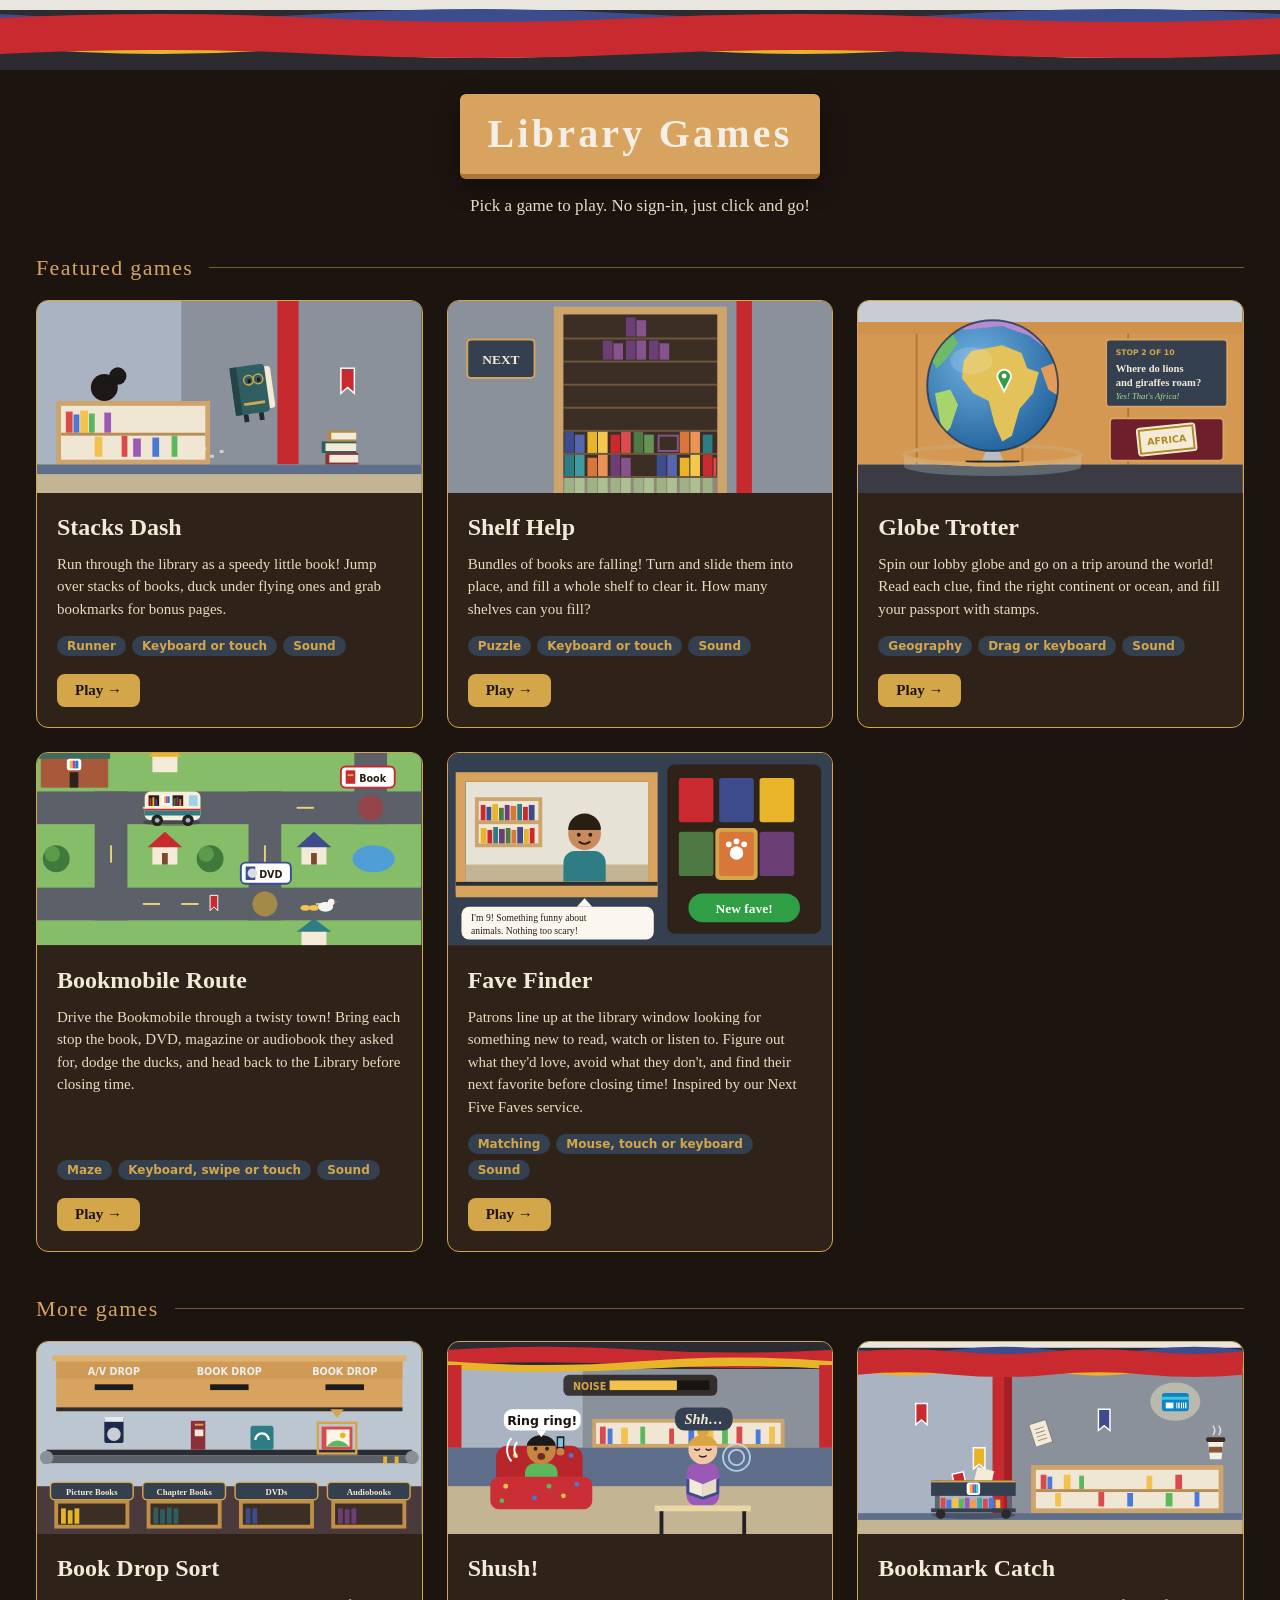
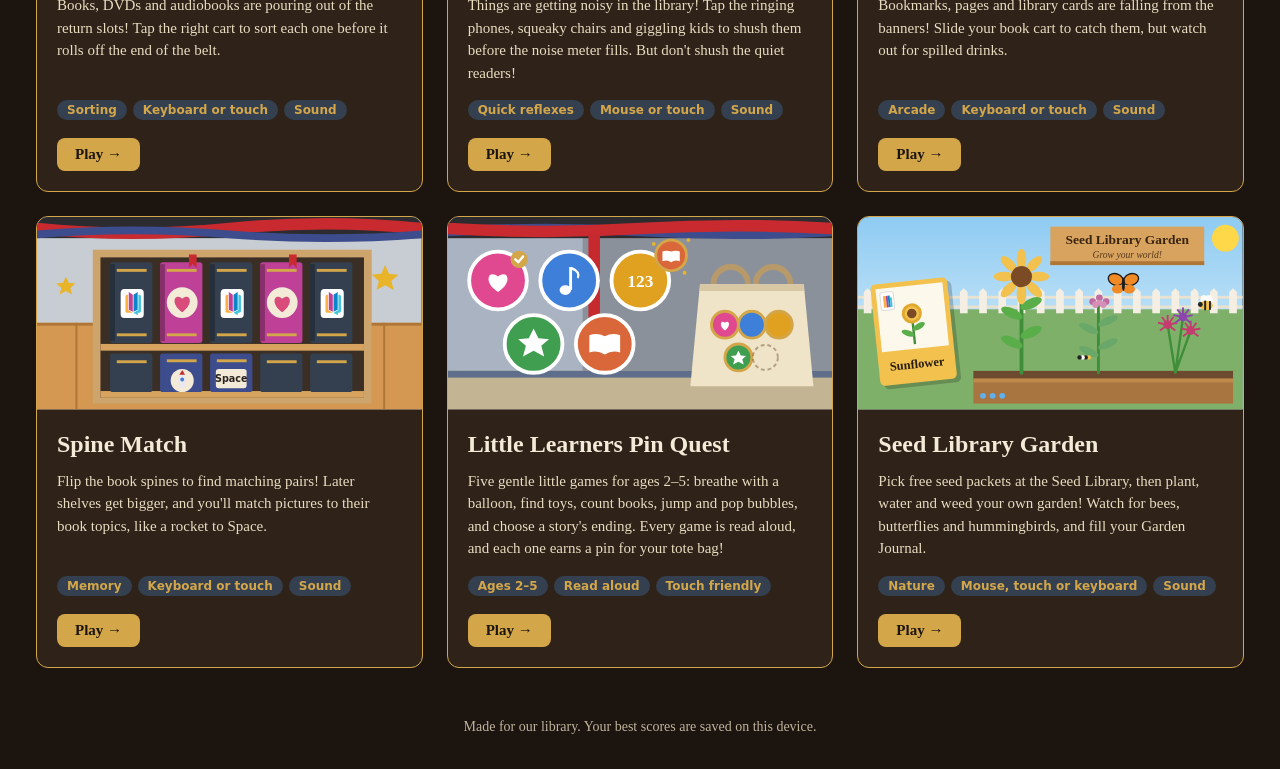
==== index.html @ fcc97fbe "Fix the player's full screen button; drop links from solo game pages Browsers refuse to make a <dial" ====
<!DOCTYPE html>
<html lang="en">
<head>
  <meta charset="UTF-8" />
  <meta name="viewport" content="width=device-width, initial-scale=1.0" />
  <title>Library Games</title>
  <link rel="stylesheet" href="index.css" />
</head>
<body>
  <svg class="banners" viewBox="0 0 900 70" preserveAspectRatio="none" aria-hidden="true">
    <rect width="900" height="70" fill="#2b2b30" />
    <rect width="900" height="10" fill="#e9e6df" />
    <path d="M0 42 Q112 30 225 42 T450 42 T675 42 T900 42 V52 Q787 64 675 52 T450 52 T225 52 T0 52 Z" fill="#f1f0ec" />
    <path d="M0 34 Q112 50 225 34 T450 34 T675 34 T900 34 V46 Q787 30 675 46 T450 46 T225 46 T0 46 Z" fill="#e8b52a" />
    <path d="M0 14 Q112 24 225 14 T450 14 T675 14 T900 14 V40 Q787 30 675 40 T450 40 T225 40 T0 40 Z" fill="#3d4c8c" />
    <path d="M0 18 Q112 10 225 18 T450 18 T675 18 T900 18 V54 Q787 62 675 54 T450 54 T225 54 T0 54 Z" fill="#c92a2f" />
  </svg>

  <header>
    <h1 class="sign">Library Games</h1>
    <p>Pick a game to play. No sign-in, just click and go!</p>
  </header>

  <main>
    <section class="group" aria-labelledby="featured">
      <h2 class="group-title" id="featured">Featured games</h2>
      <div class="grid">
      <a class="game" href="game.html?g=runner">
        <!-- Stacks Dash preview: the book hero leaping over a book stack -->
        <svg viewBox="0 0 400 200" role="img" aria-label="A little book character jumping over a stack of books">
          <rect width="400" height="200" fill="#8b919a" />
          <rect width="150" height="170" fill="#aab3c1" />
          <rect x="250" width="22" height="170" fill="#c62a2f" />
          <rect x="20" y="104" width="160" height="66" fill="#cda46c" />
          <rect x="25" y="109" width="150" height="56" fill="#efe6d4" />
          <g fill="#d94b4b"><rect x="30" y="115" width="7" height="22" /><rect x="88" y="140" width="6" height="22" /></g>
          <g fill="#4b79d9"><rect x="38" y="118" width="6" height="19" /><rect x="120" y="142" width="7" height="20" /></g>
          <g fill="#f2c14e"><rect x="45" y="114" width="8" height="23" /><rect x="60" y="141" width="8" height="21" /></g>
          <g fill="#5cb85c"><rect x="54" y="117" width="6" height="20" /><rect x="140" y="140" width="6" height="22" /></g>
          <g fill="#9b59b6"><rect x="70" y="116" width="7" height="21" /><rect x="100" y="143" width="8" height="19" /></g>
          <rect x="25" y="137" width="150" height="3" fill="#b88e55" />
          <circle cx="70" cy="90" r="14" fill="#1c1817" /><circle cx="84" cy="78" r="9" fill="#1c1817" />
          <rect y="170" width="400" height="30" fill="#c3b493" />
          <rect y="170" width="400" height="10" fill="#5e6e8b" />
          <!-- book stack -->
          <rect x="300" y="158" width="34" height="12" fill="#8c2f39" /><rect x="304" y="160" width="30" height="8" fill="#f3ead7" />
          <rect x="296" y="146" width="36" height="12" fill="#2f5d62" /><rect x="300" y="148" width="32" height="8" fill="#f3ead7" />
          <rect x="302" y="135" width="30" height="11" fill="#b5893b" /><rect x="306" y="137" width="26" height="7" fill="#f3ead7" />
          <!-- bookmark -->
          <path d="M316 70 h14 v26 l-7 -6 l-7 6 z" fill="#c92a2f" stroke="#fff" stroke-width="1.5" />
          <!-- hero mid-jump -->
          <g transform="translate(200 70) rotate(-8)">
            <rect x="4" y="3" width="38" height="44" rx="3" fill="#f3ead7" />
            <rect width="36" height="50" rx="4" fill="#2f5d62" />
            <rect width="7" height="50" fill="#234548" />
            <rect x="10" y="38" width="22" height="3" fill="#d4a64a" />
            <circle cx="18" cy="15" r="5" fill="none" stroke="#d4a64a" stroke-width="1.5" />
            <circle cx="28" cy="15" r="5" fill="none" stroke="#d4a64a" stroke-width="1.5" />
            <rect x="17" y="14" width="3" height="4" fill="#1a1a1a" /><rect x="27" y="14" width="3" height="4" fill="#1a1a1a" />
            <rect x="8" y="50" width="5" height="8" fill="#1e2b2c" /><rect x="24" y="50" width="5" height="8" fill="#1e2b2c" />
          </g>
          <g fill="#f3ead7" opacity="0.7"><rect x="180" y="160" width="4" height="3" /><rect x="190" y="155" width="4" height="3" /><rect x="172" y="152" width="4" height="3" /></g>
        </svg>
        <div class="info">
          <h3>Stacks Dash</h3>
          <p>Run through the library as a speedy little book! Jump over stacks of books, duck under flying ones and grab bookmarks for bonus pages.</p>
          <div class="tags"><span>Runner</span><span>Keyboard or touch</span><span>Sound</span></div>
          <span class="play">Play →</span>
        </div>
      </a>

      <a class="game" href="game.html?g=books">
        <!-- Shelf Help preview: a bookcase filling up with colorful book bundles -->
        <svg viewBox="0 0 400 200" role="img" aria-label="A bookcase filling up with falling bundles of colorful books">
          <rect width="400" height="200" fill="#8b919a" />
          <rect x="110" y="6" width="180" height="194" fill="#cda46c" />
          <rect x="120" y="14" width="160" height="186" fill="#3a2e25" />
          <g fill="rgba(205,164,108,0.35)">
            <rect x="120" y="38" width="160" height="2" /><rect x="120" y="62" width="160" height="2" /><rect x="120" y="86" width="160" height="2" />
            <rect x="120" y="110" width="160" height="2" /><rect x="120" y="134" width="160" height="2" /><rect x="120" y="158" width="160" height="2" />
            <rect x="120" y="182" width="160" height="2" />
          </g>
          <!-- falling T piece (purple) -->
          <g fill="#6b3e75"><rect x="185" y="17" width="10" height="20" /><rect x="161" y="41" width="10" height="20" /><rect x="185" y="41" width="10" height="20" /><rect x="209" y="41" width="10" height="20" /></g>
          <g fill="#87538f"><rect x="196" y="20" width="10" height="17" /><rect x="172" y="44" width="10" height="17" /><rect x="196" y="41" width="10" height="20" /><rect x="220" y="44" width="10" height="17" /></g>
          <!-- stacked rows -->
          <g id="row">
            <rect x="121" y="136" width="10" height="22" fill="#3d4c8c" /><rect x="132" y="139" width="10" height="19" fill="#5466b0" />
            <rect x="145" y="136" width="10" height="22" fill="#e8b52a" /><rect x="156" y="136" width="10" height="22" fill="#f2c94e" />
            <rect x="169" y="139" width="10" height="19" fill="#c92a2f" /><rect x="180" y="136" width="10" height="22" fill="#de4a4e" />
            <rect x="193" y="136" width="10" height="22" fill="#4f7942" /><rect x="204" y="139" width="10" height="19" fill="#669456" />
            <rect x="241" y="136" width="10" height="22" fill="#d9773a" /><rect x="252" y="136" width="10" height="22" fill="#ea9257" />
            <rect x="265" y="139" width="10" height="19" fill="#2f7d84" />
          </g>
          <g>
            <rect x="121" y="160" width="10" height="22" fill="#2f7d84" /><rect x="132" y="160" width="10" height="22" fill="#3f9aa2" />
            <rect x="145" y="163" width="10" height="19" fill="#d9773a" /><rect x="156" y="160" width="10" height="22" fill="#ea9257" />
            <rect x="169" y="160" width="10" height="22" fill="#6b3e75" /><rect x="180" y="163" width="10" height="19" fill="#87538f" />
            <rect x="217" y="160" width="10" height="22" fill="#3d4c8c" /><rect x="228" y="160" width="10" height="22" fill="#5466b0" />
            <rect x="241" y="163" width="10" height="19" fill="#e8b52a" /><rect x="252" y="160" width="10" height="22" fill="#f2c94e" />
            <rect x="265" y="160" width="10" height="22" fill="#c92a2f" /><rect x="276" y="163" width="3" height="19" fill="#de4a4e" />
          </g>
          <rect x="121" y="184" width="158" height="16" fill="#3a2e25" />
          <g fill="#4f7942"><rect x="121" y="184" width="10" height="16" /><rect x="145" y="184" width="10" height="16" /><rect x="169" y="184" width="10" height="16" /><rect x="193" y="184" width="10" height="16" /><rect x="217" y="184" width="10" height="16" /><rect x="241" y="184" width="10" height="16" /><rect x="265" y="184" width="10" height="16" /></g>
          <g fill="#669456"><rect x="132" y="184" width="10" height="16" /><rect x="156" y="184" width="10" height="16" /><rect x="180" y="184" width="10" height="16" /><rect x="204" y="184" width="10" height="16" /><rect x="228" y="184" width="10" height="16" /><rect x="252" y="184" width="10" height="16" /></g>
          <!-- "Shelved!" flash on the full bottom row -->
          <rect x="120" y="184" width="160" height="16" fill="rgba(255,246,220,0.45)" />
          <!-- ghost landing outline -->
          <g fill="none" stroke="#87538f" stroke-width="2"><rect x="219" y="140" width="20" height="16" /></g>
          <!-- side columns -->
          <rect x="300" width="16" height="200" fill="#c62a2f" />
          <rect x="20" y="40" width="70" height="40" rx="4" fill="#34404f" stroke="#d7a35e" stroke-width="2" />
          <text x="55" y="66" text-anchor="middle" font-family="Georgia, serif" font-weight="bold" font-size="14" fill="#f3ead7">NEXT</text>
        </svg>
        <div class="info">
          <h3>Shelf Help</h3>
          <p>Bundles of books are falling! Turn and slide them into place, and fill a whole shelf to clear it. How many shelves can you fill?</p>
          <div class="tags"><span>Puzzle</span><span>Keyboard or touch</span><span>Sound</span></div>
          <span class="play">Play →</span>
        </div>
      </a>

      <a class="game" href="game.html?g=globe">
        <!-- Globe Trotter preview: the lobby globe with a pin, a clue card and a passport stamp -->
        <svg viewBox="0 0 400 200" role="img" aria-label="The library lobby globe with a map pin on Africa, next to a clue card and a passport stamp">
          <defs>
            <radialGradient id="gt-sea" cx="0.38" cy="0.32" r="0.75">
              <stop offset="0" stop-color="#6fb0e0" />
              <stop offset="1" stop-color="#1f5f99" />
            </radialGradient>
            <clipPath id="gt-clip"><circle cx="140" cy="88" r="68" /></clipPath>
          </defs>
          <rect width="400" height="200" fill="#c8cdd4" />
          <rect y="22" width="400" height="148" fill="#d49853" />
          <rect y="22" width="400" height="12" fill="#cf914b" />
          <g fill="#b07636"><rect x="60" y="34" width="2" height="136" /><rect x="170" y="34" width="2" height="136" /><rect x="280" y="34" width="2" height="136" /></g>
          <rect y="170" width="400" height="30" fill="#3b3c43" />
          <!-- back rail, pedestal -->
          <ellipse cx="140" cy="160" rx="92" ry="10" fill="none" stroke="#cfa265" stroke-width="4" />
          <path d="M128 168 L134 154 H146 L152 168 Z" fill="#b9bec4" />
          <rect x="112" y="166" width="56" height="5" fill="#222" />
          <!-- globe -->
          <circle cx="140" cy="88" r="68" fill="url(#gt-sea)" />
          <g clip-path="url(#gt-clip)">
            <path d="M110 30 L150 26 L178 36 L196 50 L210 40 L210 20 L100 20 Z" fill="#b48ad0" />
            <path d="M118 52 L150 46 L170 54 L176 70 L188 74 L182 96 L168 112 L160 140 L150 146 L142 128 L136 104 L120 96 L108 80 L110 62 Z" fill="#e3c25a" />
            <path d="M72 40 L96 30 L104 44 L92 60 L82 70 L74 58 Z" fill="#6dbb6a" />
            <path d="M80 96 L96 92 L104 108 L96 132 L88 140 L84 118 Z" fill="#a9d36b" />
            <path d="M190 70 L210 62 L210 100 L198 92 Z" fill="#e39b5a" />
          </g>
          <circle cx="140" cy="88" r="68" fill="none" stroke="rgba(15,40,70,0.7)" stroke-width="2" />
          <ellipse cx="118" cy="62" rx="22" ry="14" fill="rgba(255,255,255,0.15)" />
          <!-- pin on Africa -->
          <path d="M152 94 l-6 -12 a7 7 0 1 1 12 0 z" fill="#2f9e44" stroke="#fff" stroke-width="2" />
          <circle cx="152" cy="78" r="2.5" fill="#fff" />
          <!-- front rail and glass -->
          <path d="M48 160 A92 10 0 0 0 232 160 L232 172 A92 10 0 0 1 48 172 Z" fill="rgba(200,230,240,0.25)" />
          <path d="M48 160 A92 10 0 0 0 232 160" fill="none" stroke="#d6a868" stroke-width="4" />
          <!-- clue card -->
          <rect x="258" y="40" width="126" height="70" rx="4" fill="#34404f" stroke="#d7a35e" stroke-width="2" />
          <text x="268" y="56" font-family="system-ui, sans-serif" font-weight="bold" font-size="8" fill="#d4a64a">STOP 2 OF 10</text>
          <text x="268" y="74" font-family="Georgia, serif" font-weight="bold" font-size="11" fill="#f3ead7">Where do lions</text>
          <text x="268" y="88" font-family="Georgia, serif" font-weight="bold" font-size="11" fill="#f3ead7">and giraffes roam?</text>
          <text x="268" y="102" font-family="Georgia, serif" font-style="italic" font-size="9" fill="#a6e08f">Yes! That's Africa!</text>
          <!-- passport stamp -->
          <rect x="262" y="122" width="118" height="44" rx="4" fill="#6e1f2b" stroke="#d7a35e" stroke-width="2" />
          <g transform="rotate(-6 321 144)">
            <rect x="290" y="129" width="62" height="30" rx="4" fill="#f3ead7" />
            <rect x="293" y="132" width="56" height="24" fill="none" stroke="#b08a1f" stroke-width="2" />
            <text x="321" y="148" text-anchor="middle" font-family="system-ui, sans-serif" font-weight="bold" font-size="10" fill="#b08a1f">AFRICA</text>
          </g>
        </svg>
        <div class="info">
          <h3>Globe Trotter</h3>
          <p>Spin our lobby globe and go on a trip around the world! Read each clue, find the right continent or ocean, and fill your passport with stamps.</p>
          <div class="tags"><span>Geography</span><span>Drag or keyboard</span><span>Sound</span></div>
          <span class="play">Play →</span>
        </div>
      </a>

      <a class="game" href="game.html?g=bookmobile">
        <!-- Bookmobile Route preview: the Bookmobile driving a town maze toward stops asking for items -->
        <svg viewBox="0 0 400 200" role="img" aria-label="The Bookmobile driving through a maze of town streets toward stops that want a book and a DVD">
          <defs>
            <clipPath id="bm-clip"><rect width="400" height="200" /></clipPath>
          </defs>
          <g clip-path="url(#bm-clip)">
            <rect width="400" height="200" fill="#86bd68" />
            <!-- streets -->
            <g fill="#5c6068">
              <rect x="0" y="40" width="400" height="34" />
              <rect x="0" y="140" width="400" height="34" />
              <rect x="60" y="40" width="34" height="134" />
              <rect x="220" y="40" width="34" height="134" />
              <rect x="330" y="0" width="34" height="74" />
            </g>
            <g fill="#e8d27a">
              <rect x="110" y="56" width="18" height="2" /><rect x="150" y="56" width="18" height="2" /><rect x="270" y="56" width="18" height="2" />
              <rect x="110" y="156" width="18" height="2" /><rect x="150" y="156" width="18" height="2" /><rect x="290" y="156" width="18" height="2" />
              <rect x="76" y="96" width="2" height="18" /><rect x="236" y="96" width="2" height="18" />
            </g>
            <!-- houses and trees on the blocks -->
            <g>
              <rect x="120" y="96" width="26" height="20" fill="#f3ead7" /><path d="M115 98 L133 82 L151 98 Z" fill="#c92a2f" /><rect x="130" y="104" width="6" height="12" fill="#7a4a2a" />
              <rect x="275" y="96" width="26" height="20" fill="#f3ead7" /><path d="M270 98 L288 82 L306 98 Z" fill="#3d4c8c" /><rect x="285" y="104" width="6" height="12" fill="#7a4a2a" />
              <circle cx="180" cy="110" r="14" fill="#3f7a3a" /><circle cx="176" cy="105" r="8" fill="#5c9a4c" />
              <circle cx="20" cy="110" r="14" fill="#3f7a3a" /><circle cx="16" cy="105" r="8" fill="#5c9a4c" />
              <ellipse cx="350" cy="110" rx="22" ry="14" fill="#4f9fd6" />
              <rect x="120" y="0" width="26" height="20" fill="#f3ead7" /><path d="M115 4 L133 -10 L151 4 Z" fill="#e8b52a" />
              <rect x="275" y="184" width="26" height="16" fill="#f3ead7" /><path d="M270 186 L288 172 L306 186 Z" fill="#2f7d84" />
            </g>
            <!-- library -->
            <rect x="4" y="2" width="70" height="34" fill="#a8593a" />
            <rect x="2" y="0" width="74" height="6" fill="#3d6b5f" />
            <rect x="34" y="20" width="9" height="16" fill="#2b211d" />
            <rect x="31" y="6" width="15" height="12" rx="3" fill="#fff" />
            <rect x="34" y="8" width="3" height="8" fill="#fbaf45" /><rect x="37" y="8" width="3" height="8" fill="#bf4097" /><rect x="40" y="8" width="3" height="8" fill="#0d84c7" />
            <!-- traffic cones -->
            <rect x="222" y="118" width="30" height="5" fill="#f2f2f2" /><rect x="226" y="118" width="6" height="5" fill="#e07b39" /><rect x="240" y="118" width="6" height="5" fill="#e07b39" />
            <!-- stops with speech bubbles -->
            <circle cx="237" cy="157" r="13" fill="#e8b52a" opacity="0.5" />
            <rect x="212" y="114" width="52" height="22" rx="5" fill="#fff" stroke="#3d4c8c" stroke-width="2" />
            <rect x="217" y="118" width="10" height="14" fill="#3d4c8c" /><circle cx="224" cy="125" r="5" fill="#d9dde3" />
            <text x="231" y="130" font-family="system-ui, sans-serif" font-weight="bold" font-size="10" fill="#2a1d12">DVD</text>
            <circle cx="347" cy="57" r="13" fill="#c92a2f" opacity="0.5" />
            <rect x="316" y="14" width="56" height="22" rx="5" fill="#fff" stroke="#c92a2f" stroke-width="2" />
            <rect x="321" y="18" width="10" height="14" fill="#c92a2f" /><rect x="323" y="22" width="6" height="2" fill="#d4a64a" />
            <text x="335" y="30" font-family="system-ui, sans-serif" font-weight="bold" font-size="10" fill="#2a1d12">Book</text>
            <!-- bookmark on the road -->
            <path d="M180 148 h8 v16 l-4 -4 l-4 4 z" fill="#c92a2f" stroke="#fff" stroke-width="1" />
            <!-- ducks -->
            <ellipse cx="300" cy="160" rx="8" ry="5" fill="#f4f4f0" /><circle cx="306" cy="155" r="3.5" fill="#f4f4f0" /><path d="M309 154 l4 1 l-4 1 z" fill="#e8743a" />
            <ellipse cx="288" cy="161" rx="5" ry="3" fill="#f2c14e" /><ellipse cx="279" cy="161" rx="5" ry="3" fill="#f2c14e" />
            <!-- the Bookmobile -->
            <ellipse cx="140" cy="72" rx="30" ry="4" fill="rgba(0,0,0,0.25)" />
            <rect x="112" y="40" width="58" height="30" rx="6" fill="#f6efdc" />
            <rect x="158" y="44" width="9" height="11" fill="#9fd0ea" />
            <rect x="112" y="58" width="58" height="2" fill="#c92a2f" />
            <rect x="112" y="60" width="58" height="5" fill="#2f7d84" />
            <rect x="116" y="44" width="11" height="11" fill="#2a1d14" />
            <rect x="117" y="47" width="2" height="8" fill="#c92a2f" /><rect x="120" y="46" width="2" height="9" fill="#e8b52a" /><rect x="123" y="48" width="2" height="7" fill="#3d4c8c" />
            <rect x="141" y="44" width="11" height="11" fill="#2a1d14" />
            <rect x="142" y="47" width="2" height="8" fill="#4f7942" /><rect x="145" y="46" width="2" height="9" fill="#6b3e75" /><rect x="148" y="48" width="2" height="7" fill="#e07b39" />
            <rect x="130" y="43" width="9" height="11" rx="2" fill="#fff" />
            <rect x="132" y="45" width="2" height="7" fill="#fbaf45" /><rect x="134" y="45" width="2" height="7" fill="#bf4097" /><rect x="136" y="45" width="2" height="7" fill="#0d84c7" />
            <circle cx="125" cy="70" r="6" fill="#222" /><circle cx="157" cy="70" r="6" fill="#222" />
            <circle cx="125" cy="70" r="2.5" fill="#aab0b6" /><circle cx="157" cy="70" r="2.5" fill="#aab0b6" />
          </g>
        </svg>
        <div class="info">
          <h3>Bookmobile Route</h3>
          <p>Drive the Bookmobile through a twisty town! Bring each stop the book, DVD, magazine or audiobook they asked for, dodge the ducks, and head back to the Library before closing time.</p>
          <div class="tags"><span>Maze</span><span>Keyboard, swipe or touch</span><span>Sound</span></div>
          <span class="play">Play →</span>
        </div>
      </a>

      <a class="game" href="game.html?g=faves">
        <!-- Fave Finder preview: a patron at the library window with a request, and the pick that becomes a new fave -->
        <svg viewBox="0 0 400 200" role="img" aria-label="A patron at the library service window asking for a book, next to shelves of covers and a New fave! badge">
          <defs>
            <clipPath id="ff-win"><rect x="18" y="30" width="190" height="104" /></clipPath>
          </defs>
          <rect width="400" height="200" fill="#34404f" />
          <!-- window with the lobby behind -->
          <g clip-path="url(#ff-win)">
            <rect x="18" y="30" width="190" height="104" fill="#e7e2d6" />
            <rect x="28" y="46" width="70" height="52" fill="#cda46c" />
            <rect x="32" y="50" width="62" height="20" fill="#efe6d4" />
            <rect x="32" y="74" width="62" height="20" fill="#efe6d4" />
            <g><rect x="34" y="54" width="5" height="16" fill="#c92a2f" /><rect x="40" y="56" width="5" height="14" fill="#3d4c8c" /><rect x="46" y="53" width="6" height="17" fill="#e8b52a" /><rect x="53" y="57" width="5" height="13" fill="#4f7942" /><rect x="59" y="54" width="5" height="16" fill="#6b3e75" /><rect x="65" y="55" width="6" height="15" fill="#d9773a" /><rect x="72" y="53" width="5" height="17" fill="#2f7d84" /><rect x="78" y="56" width="5" height="14" fill="#c92a2f" /><rect x="84" y="54" width="6" height="16" fill="#3d4c8c" /></g>
            <g><rect x="34" y="78" width="6" height="16" fill="#e8b52a" /><rect x="41" y="80" width="5" height="14" fill="#c92a2f" /><rect x="47" y="77" width="5" height="17" fill="#2f7d84" /><rect x="53" y="79" width="6" height="15" fill="#6b3e75" /><rect x="60" y="78" width="5" height="16" fill="#4f7942" /><rect x="66" y="80" width="5" height="14" fill="#d9773a" /><rect x="72" y="77" width="6" height="17" fill="#3d4c8c" /><rect x="79" y="79" width="5" height="15" fill="#e8b52a" /><rect x="85" y="78" width="5" height="16" fill="#c92a2f" /></g>
            <rect x="18" y="116" width="190" height="18" fill="#c3b493" />
            <!-- patron -->
            <rect x="120" y="102" width="44" height="50" rx="12" fill="#2f7d84" />
            <circle cx="142" cy="84" r="17" fill="#c98a5e" />
            <path d="M125 80 A17 17 0 0 1 159 80 Z" fill="#2a1d12" />
            <circle cx="136" cy="85" r="2" fill="#2a1d12" /><circle cx="148" cy="85" r="2" fill="#2a1d12" />
            <path d="M136 92 Q142 97 148 92" fill="none" stroke="#2a1d12" stroke-width="2" />
          </g>
          <rect x="13" y="25" width="200" height="114" fill="none" stroke="#d7a35e" stroke-width="10" />
          <rect x="8" y="134" width="210" height="16" fill="#d7a35e" />
          <rect x="8" y="134" width="210" height="4" fill="#2b2d31" />
          <!-- request bubble -->
          <rect x="14" y="160" width="200" height="34" rx="8" fill="#fbf7ee" />
          <path d="M134 160 L142 151 L150 160 Z" fill="#fbf7ee" />
          <text x="24" y="175" font-family="Georgia, serif" font-size="10" fill="#2a1d12">I&#39;m 9! Something funny about</text>
          <text x="24" y="188" font-family="Georgia, serif" font-size="10" fill="#2a1d12">animals. Nothing too scary!</text>
          <!-- shelves of covers -->
          <rect x="228" y="12" width="160" height="176" rx="8" fill="#2e2219" />
          <g>
            <rect x="240" y="26" width="36" height="46" rx="3" fill="#c92a2f" /><rect x="282" y="26" width="36" height="46" rx="3" fill="#3d4c8c" /><rect x="324" y="26" width="36" height="46" rx="3" fill="#e8b52a" />
            <rect x="240" y="82" width="36" height="46" rx="3" fill="#4f7942" /><rect x="324" y="82" width="36" height="46" rx="3" fill="#6b3e75" />
          </g>
          <!-- the chosen book, glowing -->
          <rect x="278" y="78" width="44" height="54" rx="5" fill="#d4a64a" />
          <rect x="282" y="82" width="36" height="46" rx="3" fill="#d9773a" />
          <circle cx="300" cy="104" r="7" fill="#fff" /><circle cx="292" cy="95" r="3" fill="#fff" /><circle cx="300" cy="92" r="3" fill="#fff" /><circle cx="308" cy="95" r="3" fill="#fff" />
          <!-- New fave! badge -->
          <rect x="250" y="146" width="116" height="30" rx="15" fill="#2f9e44" />
          <text x="308" y="166" text-anchor="middle" font-family="Georgia, serif" font-weight="bold" font-size="14" fill="#fff">New fave!</text>
        </svg>
        <div class="info">
          <h3>Fave Finder</h3>
          <p>Patrons line up at the library window looking for something new to read, watch or listen to. Figure out what they&#39;d love, avoid what they don&#39;t, and find their next favorite before closing time! Inspired by our Next Five Faves service.</p>
          <div class="tags"><span>Matching</span><span>Mouse, touch or keyboard</span><span>Sound</span></div>
          <span class="play">Play →</span>
        </div>
      </a>
      </div>
    </section>

    <section class="group" aria-labelledby="more">
      <h2 class="group-title" id="more">More games</h2>
      <div class="grid">
      <a class="game" href="game.html?g=sort">
        <!-- Book Drop Sort preview: items riding a conveyor from the return cabinet toward labeled carts -->
        <svg viewBox="0 0 400 200" role="img" aria-label="Returned books and DVDs riding a conveyor belt from the book drop toward labeled book carts">
          <rect width="400" height="200" fill="#bcc6d1" />
          <!-- return cabinet -->
          <rect x="16" y="14" width="368" height="6" fill="#e3b06a" />
          <rect x="20" y="20" width="360" height="52" fill="#d7a35e" />
          <rect x="20" y="21" width="360" height="17" fill="#cf9a55" />
          <text x="80" y="34" text-anchor="middle" font-family="system-ui, sans-serif" font-weight="bold" font-size="10" fill="#eceef0">A/V DROP</text>
          <text x="200" y="34" text-anchor="middle" font-family="system-ui, sans-serif" font-weight="bold" font-size="10" fill="#eceef0">BOOK DROP</text>
          <text x="320" y="34" text-anchor="middle" font-family="system-ui, sans-serif" font-weight="bold" font-size="10" fill="#eceef0">BOOK DROP</text>
          <g fill="#1c1c1c"><rect x="60" y="44" width="40" height="6" /><rect x="180" y="44" width="40" height="6" /><rect x="300" y="44" width="40" height="6" /></g>
          <rect x="20" y="68" width="360" height="4" fill="#2a2c30" />
          <!-- conveyor -->
          <rect x="10" y="112" width="380" height="6" fill="#2a2c31" />
          <rect x="6" y="118" width="388" height="8" fill="#5b6068" />
          <circle cx="10" cy="120" r="7" fill="#8a9098" /><circle cx="390" cy="120" r="7" fill="#8a9098" />
          <g fill="#e8b52a"><rect x="360" y="119" width="4" height="7" /><rect x="372" y="119" width="4" height="7" /></g>
          <!-- DVD dropping from the A/V slot -->
          <rect x="70" y="78" width="20" height="27" rx="2" fill="#1d2a4a" />
          <rect x="70" y="78" width="20" height="5" fill="#e8e8ef" />
          <circle cx="80" cy="96" r="7" fill="#c9ced6" />
          <!-- chapter book on the belt -->
          <rect x="160" y="82" width="15" height="30" fill="#8c2f39" />
          <rect x="164" y="85" width="9" height="2" fill="#d4a64a" /><rect x="164" y="91" width="9" height="7" fill="#f3ead7" />
          <!-- audiobook on the belt -->
          <rect x="222" y="87" width="24" height="25" rx="3" fill="#2f7d84" />
          <path d="M227 102 a7 7 0 0 1 14 0" fill="none" stroke="#fff" stroke-width="2.5" />
          <!-- picture book at the front, with the gold "sort me" arrow -->
          <rect x="296" y="88" width="32" height="24" fill="#d94b4b" />
          <rect x="301" y="91" width="24" height="18" fill="#fbf6e9" />
          <circle cx="318" cy="97" r="3" fill="#e8b52a" />
          <path d="M301 109 Q312 96 325 109 Z" fill="#5cb85c" />
          <rect x="292" y="84" width="40" height="32" fill="none" stroke="#d4a64a" stroke-width="2.5" />
          <path d="M305 70 h14 l-7 9 z" fill="#d4a64a" />
          <!-- floor and carts -->
          <rect y="150" width="400" height="50" fill="#4a3a3b" />
          <g>
            <rect x="14" y="146" width="86" height="18" rx="4" fill="#34404f" stroke="#d4a64a" stroke-width="1.5" />
            <text x="57" y="159" text-anchor="middle" font-family="Georgia, serif" font-weight="bold" font-size="9" fill="#f3ead7">Picture Books</text>
            <rect x="18" y="164" width="78" height="30" fill="#c08f48" /><rect x="22" y="168" width="70" height="22" fill="#3a2e25" />
            <g fill="#e8b52a"><rect x="25" y="173" width="5" height="16" /><rect x="32" y="175" width="5" height="14" /><rect x="39" y="173" width="5" height="16" /></g>
          </g>
          <g>
            <rect x="110" y="146" width="86" height="18" rx="4" fill="#34404f" stroke="#d4a64a" stroke-width="1.5" />
            <text x="153" y="159" text-anchor="middle" font-family="Georgia, serif" font-weight="bold" font-size="9" fill="#f3ead7">Chapter Books</text>
            <rect x="114" y="164" width="78" height="30" fill="#c08f48" /><rect x="118" y="168" width="70" height="22" fill="#3a2e25" />
            <g fill="#2f5d62"><rect x="121" y="172" width="5" height="17" /><rect x="128" y="174" width="5" height="15" /><rect x="135" y="172" width="5" height="17" /><rect x="142" y="173" width="5" height="16" /></g>
          </g>
          <g>
            <rect x="206" y="146" width="86" height="18" rx="4" fill="#34404f" stroke="#d4a64a" stroke-width="1.5" />
            <text x="249" y="159" text-anchor="middle" font-family="Georgia, serif" font-weight="bold" font-size="9" fill="#f3ead7">DVDs</text>
            <rect x="210" y="164" width="78" height="30" fill="#c08f48" /><rect x="214" y="168" width="70" height="22" fill="#3a2e25" />
            <g fill="#3d4c8c"><rect x="217" y="173" width="5" height="16" /><rect x="224" y="173" width="5" height="16" /></g>
          </g>
          <g>
            <rect x="302" y="146" width="86" height="18" rx="4" fill="#34404f" stroke="#d4a64a" stroke-width="1.5" />
            <text x="345" y="159" text-anchor="middle" font-family="Georgia, serif" font-weight="bold" font-size="9" fill="#f3ead7">Audiobooks</text>
            <rect x="306" y="164" width="78" height="30" fill="#c08f48" /><rect x="310" y="168" width="70" height="22" fill="#3a2e25" />
            <g fill="#6b3e75"><rect x="313" y="173" width="5" height="16" /><rect x="320" y="174" width="5" height="15" /><rect x="327" y="173" width="5" height="16" /></g>
          </g>
        </svg>
        <div class="info">
          <h3>Book Drop Sort</h3>
          <p>Books, DVDs and audiobooks are pouring out of the return slots! Tap the right cart to sort each one before it rolls off the end of the belt.</p>
          <div class="tags"><span>Sorting</span><span>Keyboard or touch</span><span>Sound</span></div>
          <span class="play">Play →</span>
        </div>
      </a>

      <a class="game" href="game.html?g=shush">
        <!-- Shush! preview: a patron with a ringing phone, a calm reader, and the noise meter -->
        <svg viewBox="0 0 400 200" role="img" aria-label="Library patrons in the children's area: one has a ringing phone, another reads quietly after being shushed, under a noise meter">
          <rect width="400" height="200" fill="#8b919a" />
          <rect width="140" height="110" fill="#aab3c1" />
          <rect width="400" height="28" fill="#2b2b30" />
          <path d="M0 8 Q100 2 200 8 T400 8 V24 Q300 30 200 24 T0 24 Z" fill="#c92a2f" />
          <path d="M0 20 Q100 28 200 20 T400 20 V28 Q300 22 200 28 T0 28 Z" fill="#e8b52a" />
          <rect x="0" y="24" width="14" height="86" fill="#c62a2f" />
          <rect x="386" y="24" width="14" height="86" fill="#c62a2f" />
          <!-- low shelf along the wall -->
          <rect x="150" y="80" width="200" height="30" fill="#cda46c" />
          <rect x="154" y="84" width="192" height="22" fill="#efe6d4" />
          <g fill="#d94b4b"><rect x="158" y="88" width="6" height="18" /><rect x="230" y="90" width="5" height="16" /><rect x="300" y="88" width="6" height="18" /></g>
          <g fill="#4b79d9"><rect x="166" y="90" width="5" height="16" /><rect x="250" y="88" width="6" height="18" /><rect x="320" y="91" width="5" height="15" /></g>
          <g fill="#f2c14e"><rect x="180" y="89" width="7" height="17" /><rect x="270" y="90" width="6" height="16" /><rect x="334" y="88" width="6" height="18" /></g>
          <g fill="#5cb85c"><rect x="200" y="88" width="5" height="18" /><rect x="285" y="89" width="6" height="17" /></g>
          <!-- floor -->
          <rect y="110" width="400" height="40" fill="#5e6e8b" />
          <rect y="150" width="400" height="50" fill="#c3b493" />
          <!-- noise meter -->
          <rect x="120" y="34" width="160" height="22" rx="6" fill="rgba(20,14,10,0.75)" />
          <text x="130" y="50" font-family="system-ui, sans-serif" font-weight="bold" font-size="10" fill="#d4a64a">NOISE</text>
          <rect x="168" y="40" width="104" height="10" fill="#1a1410" />
          <rect x="168" y="40" width="70" height="10" fill="#f2c14e" />
        
          <!-- noisy patron with a ringing phone, in a polka-dot armchair -->
          <rect x="50" y="108" width="90" height="62" rx="12" fill="#b8262c" />
          <rect x="80" y="126" width="34" height="44" rx="10" fill="#5cb85c" />
          <circle cx="97" cy="112" r="15" fill="#c68642" />
          <path d="M82 108 A15 11 0 0 1 112 108 Z" fill="#1a1a1a" />
          <circle cx="91" cy="111" r="2" fill="#2a1d16" /><circle cx="103" cy="111" r="2" fill="#2a1d16" />
          <ellipse cx="97" cy="119" rx="4" ry="3.5" fill="#6a2a2a" />
          <rect x="113" y="98" width="8" height="14" fill="#222" /><rect x="114.5" y="100" width="5" height="9" fill="#7fc4e8" />
          <circle cx="117" cy="114" r="4" fill="#c68642" />
          <rect x="44" y="140" width="106" height="34" rx="9" fill="#c92f35" />
          <g fill="#f2c14e"><circle cx="60" cy="150" r="2.5" /><circle cx="120" cy="160" r="2.5" /><circle cx="70" cy="118" r="2.5" /></g>
          <g fill="#4b79d9"><circle cx="90" cy="162" r="2.5" /><circle cx="134" cy="148" r="2.5" /><circle cx="128" cy="118" r="2.5" /></g>
          <g fill="#5cb85c"><circle cx="105" cy="150" r="2.5" /><circle cx="56" cy="165" r="2.5" /></g>
          <rect x="58" y="70" width="80" height="22" rx="9" fill="#fff" />
          <path d="M92 92 h10 l-5 7 z" fill="#fff" />
          <text x="98" y="86" text-anchor="middle" font-family="system-ui, sans-serif" font-weight="bold" font-size="13" fill="#1c140f">Ring ring!</text>
          <g fill="none" stroke="#fff" stroke-width="2"><path d="M72 104 a12 12 0 0 0 0 16" /><path d="M66 100 a18 18 0 0 0 0 24" /></g>
        
          <!-- calm reader after a shush -->
          <rect x="248" y="126" width="34" height="44" rx="10" fill="#9b59b6" />
          <circle cx="265" cy="112" r="15" fill="#f1c7a5" />
          <path d="M250 108 A15 11 0 0 1 280 108 Z" fill="#d9a441" />
          <circle cx="265" cy="93" r="6" fill="#d9a441" />
          <path d="M256 111 q3 3 6 0 M268 111 q3 3 6 0 M261 118 q4 3 8 0" fill="none" stroke="#2a1d16" stroke-width="1.5" />
          <path d="M265 150 L248 142 L248 158 L265 164 L282 158 L282 142 Z" fill="#3d4c8c" />
          <path d="M265 148 L251 142 L251 156 L265 161 Z" fill="#f3ead7" />
          <path d="M265 148 L279 142 L279 156 L265 161 Z" fill="#e6dcc5" />
          <rect x="215" y="170" width="100" height="6" fill="#e9d7a8" />
          <rect x="220" y="176" width="4" height="24" fill="#222" /><rect x="306" y="176" width="4" height="24" fill="#222" />
          <rect x="236" y="68" width="60" height="24" rx="10" fill="#34404f" />
          <text x="266" y="85" text-anchor="middle" font-family="Georgia, serif" font-style="italic" font-weight="bold" font-size="15" fill="#f3ead7">Shh…</text>
          <!-- tap ripple -->
          <g fill="none" stroke="#bfe3ff" stroke-width="2" opacity="0.8"><circle cx="300" cy="120" r="8" /><circle cx="300" cy="120" r="14" /></g>
        </svg>
        <div class="info">
          <h3>Shush!</h3>
          <p>Things are getting noisy in the library! Tap the ringing phones, squeaky chairs and giggling kids to shush them before the noise meter fills. But don&#39;t shush the quiet readers!</p>
          <div class="tags"><span>Quick reflexes</span><span>Mouse or touch</span><span>Sound</span></div>
          <span class="play">Play →</span>
        </div>
      </a>

      <a class="game" href="game.html?g=catch">
        <!-- Bookmark Catch preview: items drifting down from the banners into a navy book cart -->
        <svg viewBox="0 0 400 200" role="img" aria-label="Bookmarks, a page and a library card falling from colorful ceiling banners into a book cart, with a coffee cup to dodge">
          <rect width="400" height="200" fill="#8b919a" />
          <rect width="140" height="200" fill="#aab3c1" />
          <rect x="140" y="30" width="20" height="148" fill="#c62a2f" />
          <rect x="152" y="30" width="8" height="148" fill="#a31f24" />
          <!-- low bookcase -->
          <rect x="180" y="128" width="200" height="50" fill="#cda46c" />
          <rect x="185" y="133" width="190" height="40" fill="#efe6d4" />
          <g fill="#d94b4b"><rect x="190" y="138" width="6" height="15" /><rect x="250" y="156" width="6" height="15" /><rect x="330" y="138" width="7" height="15" /></g>
          <g fill="#4b79d9"><rect x="197" y="140" width="5" height="13" /><rect x="280" y="157" width="6" height="14" /><rect x="350" y="156" width="5" height="15" /></g>
          <g fill="#f2c14e"><rect x="214" y="138" width="7" height="15" /><rect x="300" y="139" width="6" height="14" /><rect x="205" y="157" width="6" height="14" /></g>
          <g fill="#5cb85c"><rect x="230" y="139" width="5" height="14" /><rect x="320" y="157" width="7" height="14" /></g>
          <rect x="185" y="153" width="190" height="3" fill="#b88e55" />
          <!-- carpet -->
          <rect y="178" width="400" height="22" fill="#c3b493" />
          <rect y="178" width="400" height="7" fill="#5e6e8b" />
          <!-- falling items -->
          <path d="M60 64 h12 v22 l-6 -5 l-6 5 z" fill="#c92a2f" stroke="#fff" stroke-width="1.5" />
          <path d="M250 70 h12 v22 l-6 -5 l-6 5 z" fill="#3d4c8c" stroke="#fff" stroke-width="1.5" />
          <path d="M120 110 h12 v22 l-6 -5 l-6 5 z" fill="#e8b52a" stroke="#fff" stroke-width="1.5" />
          <g transform="translate(190 95) rotate(-18)">
            <rect x="-9" y="-12" width="18" height="24" fill="#f3ead7" stroke="rgba(0,0,0,0.25)" />
            <g fill="#9a8f7c"><rect x="-5" y="-6" width="10" height="1" /><rect x="-5" y="-2" width="10" height="1" /><rect x="-5" y="2" width="10" height="1" /><rect x="-5" y="6" width="10" height="1" /></g>
          </g>
          <ellipse cx="330" cy="62" rx="26" ry="20" fill="rgba(255,246,200,0.4)" />
          <rect x="316" y="53" width="28" height="19" rx="3" fill="#0d84c7" />
          <rect x="316" y="57" width="28" height="3" fill="#42c4dc" />
          <rect x="320" y="63" width="8" height="6" fill="#fff" />
          <g fill="#fff"><rect x="331" y="63" width="1" height="6" /><rect x="333" y="63" width="1.5" height="6" /><rect x="336" y="63" width="1" height="6" /><rect x="338" y="63" width="1" height="6" /><rect x="340" y="63" width="1.5" height="6" /></g>
          <!-- coffee to dodge -->
          <g transform="translate(372 110)">
            <path d="M-8 -7 H8 L6 12 H-6 Z" fill="#f2efe9" />
            <rect x="-7" y="-1" width="14" height="6" fill="#8a5a36" />
            <rect x="-10" y="-11" width="20" height="5" rx="2" fill="#3b2a20" />
            <path d="M-3 -13 q4 -5 0 -10 M3 -13 q4 -5 0 -10" fill="none" stroke="rgba(255,255,255,0.7)" stroke-width="1.5" />
          </g>
          <!-- banners (in front, items drift out from behind them) -->
          <rect width="400" height="30" fill="#2b2b30" />
          <rect width="400" height="6" fill="#e9e6df" />
          <path d="M0 26 Q50 18 100 26 T200 26 T300 26 T400 26 V32 Q350 40 300 32 T200 32 T100 32 T0 32 Z" fill="#f1f0ec" />
          <path d="M0 22 Q50 32 100 22 T200 22 T300 22 T400 22 V30 Q350 20 300 30 T200 30 T100 30 T0 30 Z" fill="#e8b52a" />
          <path d="M0 8 Q50 14 100 8 T200 8 T300 8 T400 8 V26 Q350 20 300 26 T200 26 T100 26 T0 26 Z" fill="#3d4c8c" />
          <path d="M0 10 Q50 5 100 10 T200 10 T300 10 T400 10 V34 Q350 39 300 34 T200 34 T100 34 T0 34 Z" fill="#c92a2f" />
          <!-- book cart -->
          <ellipse cx="120" cy="180" rx="44" ry="4" fill="rgba(0,0,0,0.25)" />
          <path d="M100 136 h12 v22 l-6 -5 l-6 5 z" fill="#c92a2f" stroke="#fff" stroke-width="1.5" transform="rotate(-12 106 147)" />
          <rect x="122" y="132" width="18" height="16" fill="#f3ead7" transform="rotate(14 131 140)" />
          <rect x="80" y="144" width="5" height="32" fill="#5d6670" />
          <rect x="155" y="144" width="5" height="32" fill="#5d6670" />
          <rect x="76" y="144" width="88" height="16" fill="#34404f" />
          <rect x="76" y="144" width="88" height="2" fill="#d4a64a" />
          <rect x="113" y="146" width="14" height="13" rx="3" fill="#fff" />
          <rect x="116" y="148" width="3" height="9" fill="#fbaf45" /><rect x="119" y="148" width="2" height="9" fill="#bf4097" /><rect x="121" y="148" width="2" height="9" fill="#0d84c7" /><rect x="123" y="148" width="2" height="9" fill="#42c4dc" />
          <g fill="#d94b4b"><rect x="86" y="162" width="5" height="11" /></g><g fill="#4b79d9"><rect x="92" y="164" width="5" height="9" /></g>
          <g fill="#f2c14e"><rect x="98" y="162" width="6" height="11" /></g><g fill="#5cb85c"><rect x="105" y="163" width="5" height="10" /></g>
          <g fill="#9b59b6"><rect x="111" y="162" width="5" height="11" /></g><g fill="#f39c4a"><rect x="117" y="164" width="6" height="9" /></g>
          <g fill="#3aa6a6"><rect x="124" y="162" width="5" height="11" /></g><g fill="#d94b4b"><rect x="130" y="163" width="5" height="10" /></g>
          <g fill="#4b79d9"><rect x="136" y="162" width="6" height="11" /></g><g fill="#f2c14e"><rect x="143" y="164" width="5" height="9" /></g>
          <rect x="76" y="173" width="88" height="4" fill="#34404f" />
          <circle cx="86" cy="179" r="5" fill="#2a2a2a" /><circle cx="154" cy="179" r="5" fill="#2a2a2a" />
        </svg>
        <div class="info">
          <h3>Bookmark Catch</h3>
          <p>Bookmarks, pages and library cards are falling from the banners! Slide your book cart to catch them, but watch out for spilled drinks.</p>
          <div class="tags"><span>Arcade</span><span>Keyboard or touch</span><span>Sound</span></div>
          <span class="play">Play →</span>
        </div>
      </a>

      <a class="game" href="game.html?g=match">
        <!-- Spine Match preview: book spines on a shelf, some face down with the library logo, two matched pairs -->
        <svg viewBox="0 0 400 200" role="img" aria-label="Book spines on a library shelf, some showing the library logo and some flipped to reveal matching pictures">
          <defs>
            <!-- library logo icon (from logo-icon.svg), 122 x 182 units -->
            <g id="pm-logo">
              <path fill="#42c4dc" d="M100.76 21.76h7.32s13 0 13 13v113.57s0 13-13 13H96.57v20.46l-34.41-20.53 38.6-19.85z"/>
              <path fill="#0d84c7" d="M62.97 21.76v133.33l32.39-16.53V0L62.97 21.76z"/>
              <path fill="#fbaf45" d="M58 161.26l-37.56-19.85V21.76H13s-13 0-13 13v113.57s0 13 13 13z"/>
              <path fill="#bf4097" d="M57.16 155.09l-31.31-16.53V0l31.31 21.75v133.34z"/>
            </g>
            <!-- face-down spine: navy binding, gold bands, logo badge -->
            <g id="pm-back">
              <rect width="44" height="84" rx="3" fill="#34404f" />
              <rect y="2" width="5" height="80" fill="#26303c" />
              <rect x="7" y="7" width="31" height="3" fill="#d4a64a" />
              <rect x="7" y="74" width="31" height="3" fill="#d4a64a" />
              <rect x="11" y="28" width="24" height="30" rx="4" fill="#ffffff" />
              <use href="#pm-logo" transform="translate(16 31) scale(0.133)" />
            </g>
          </defs>
          <!-- lobby wall, maple paneling, banners -->
          <rect width="400" height="200" fill="#c8cdd4" />
          <rect y="110" width="400" height="90" fill="#d49853" />
          <g fill="#b07636"><rect y="110" width="400" height="3" /><rect x="40" y="110" width="2" height="90" /><rect x="360" y="110" width="2" height="90" /></g>
          <rect width="400" height="22" fill="#2b2b30" />
          <path d="M0 6 Q100 16 200 6 T400 6 V18 Q300 8 200 18 T0 18 Z" fill="#c92a2f" />
          <path d="M0 14 Q100 6 200 14 T400 14 V22 Q300 30 200 22 T0 22 Z" fill="#3d4c8c" />
          <!-- bookcase -->
          <rect x="58" y="34" width="290" height="160" fill="#cda46c" />
          <rect x="66" y="42" width="274" height="146" fill="#3a2e25" />
          <rect x="66" y="132" width="274" height="7" fill="#d7a35e" />
          <rect x="66" y="181" width="274" height="7" fill="#d7a35e" />
          <!-- top shelf: back, heart, back, heart (matched), back -->
          <use href="#pm-back" x="76" y="47" />
          <g transform="translate(128 47)">
            <rect width="44" height="84" rx="3" fill="#bf4097" /><rect y="2" width="5" height="80" fill="#86306a" />
            <rect x="7" y="7" width="31" height="3" fill="#d4a64a" /><rect x="7" y="74" width="31" height="3" fill="#d4a64a" />
            <circle cx="23" cy="42" r="16" fill="#f3ead7" />
            <path d="M23 52 C10 43 15 31 23 38 C31 31 36 43 23 52 Z" fill="#d94b7a" />
            <path d="M30 -8 h8 v14 l-4 -4 l-4 4 z" fill="#c92a2f" />
          </g>
          <use href="#pm-back" x="180" y="47" />
          <g transform="translate(232 47)">
            <rect width="44" height="84" rx="3" fill="#bf4097" /><rect y="2" width="5" height="80" fill="#86306a" />
            <rect x="7" y="7" width="31" height="3" fill="#d4a64a" /><rect x="7" y="74" width="31" height="3" fill="#d4a64a" />
            <circle cx="23" cy="42" r="16" fill="#f3ead7" />
            <path d="M23 52 C10 43 15 31 23 38 C31 31 36 43 23 52 Z" fill="#d94b7a" />
            <path d="M30 -8 h8 v14 l-4 -4 l-4 4 z" fill="#c92a2f" />
          </g>
          <use href="#pm-back" x="284" y="47" />
          <!-- bottom shelf (peeking): rocket and its "Space" topic, just flipped -->
          <g transform="translate(76 142)">
            <rect width="44" height="40" rx="3" fill="#34404f" /><rect x="7" y="7" width="31" height="3" fill="#d4a64a" />
          </g>
          <g transform="translate(128 142)">
            <rect width="44" height="40" rx="3" fill="#3d4c8c" /><rect x="7" y="6" width="31" height="3" fill="#d4a64a" />
            <circle cx="23" cy="28" r="12" fill="#f3ead7" />
            <ellipse cx="23" cy="28" rx="4" ry="8" fill="#e8e8ee" /><path d="M20 22 L23 17 L26 22 Z" fill="#c92a2f" /><circle cx="23" cy="27" r="2" fill="#4b79d9" />
          </g>
          <g transform="translate(180 142)">
            <rect width="44" height="40" rx="3" fill="#3d4c8c" /><rect x="7" y="6" width="31" height="3" fill="#d4a64a" />
            <rect x="6" y="16" width="32" height="20" rx="3" fill="#f3ead7" />
            <text x="22" y="30" text-anchor="middle" font-family="system-ui, sans-serif" font-weight="bold" font-size="10" fill="#2a2320">Space</text>
          </g>
          <g transform="translate(232 142)">
            <rect width="44" height="40" rx="3" fill="#34404f" /><rect x="7" y="7" width="31" height="3" fill="#d4a64a" />
          </g>
          <g transform="translate(284 142)">
            <rect width="44" height="40" rx="3" fill="#34404f" /><rect x="7" y="7" width="31" height="3" fill="#d4a64a" />
          </g>
          <!-- stars -->
          <g fill="#e8b52a">
            <path d="M362 50 l4 9 10 1 -7.5 6.5 2.5 9.5 -9 -5 -9 5 2.5 -9.5 -7.5 -6.5 10 -1 z" />
            <path d="M30 62 l3 6.5 7 .7 -5.3 4.6 1.7 6.7 -6.4 -3.5 -6.4 3.5 1.7 -6.7 -5.3 -4.6 7 -.7 z" />
          </g>
        </svg>
        <div class="info">
          <h3>Spine Match</h3>
          <p>Flip the book spines to find matching pairs! Later shelves get bigger, and you&#39;ll match pictures to their book topics, like a rocket to Space.</p>
          <div class="tags"><span>Memory</span><span>Keyboard or touch</span><span>Sound</span></div>
          <span class="play">Play →</span>
        </div>
      </a>

      <a class="game" href="game.html?g=pinquest">
        <!-- Pin Quest preview: big friendly activity circles and a tote bag collecting pins -->
        <svg viewBox="0 0 400 200" role="img" aria-label="Colorful activity circles with a heart, a music note, 123, a star and a book, next to a tote bag holding earned pins">
          <rect width="400" height="200" fill="#8b919a" />
          <rect y="22" width="140" height="138" fill="#aab3c1" />
          <rect width="400" height="22" fill="#2b2b30" />
          <path d="M0 10 Q100 4 200 10 T400 10 V20 Q300 26 200 20 T0 20 Z" fill="#3d4c8c" />
          <path d="M0 6 Q100 12 200 6 T400 6 V18 Q300 12 200 18 T0 18 Z" fill="#c92a2f" />
          <rect x="146" y="18" width="12" height="142" fill="#c62a2f" />
          <rect y="160" width="400" height="40" fill="#c3b493" />
          <rect y="160" width="400" height="7" fill="#5e6e8b" />
          <!-- activity circles -->
          <g stroke="#fff" stroke-width="4">
            <circle cx="52" cy="66" r="30" fill="#e0488f" />
            <circle cx="126" cy="66" r="30" fill="#3d7fd9" />
            <circle cx="200" cy="66" r="30" fill="#e0a020" />
            <circle cx="89" cy="132" r="30" fill="#3f9e4f" />
            <circle cx="163" cy="132" r="30" fill="#d9673a" />
          </g>
          <path d="M52 78 C36 68 42 54 52 62 C62 54 68 68 52 78 Z" fill="#fff" />
          <g fill="#fff">
            <ellipse cx="122" cy="76" rx="6" ry="5" />
            <rect x="126" y="52" width="3" height="24" />
            <path d="M129 52 q10 4 7 12 l-2 -1 q2 -6 -5 -8 z" />
          </g>
          <text x="200" y="73" text-anchor="middle" font-family="Georgia, serif" font-weight="bold" font-size="18" fill="#fff">123</text>
          <path d="M89 116 l5 10 11 1 -8 7 3 11 -11 -6 -11 6 3 -11 -8 -7 11 -1 z" fill="#fff" />
          <path d="M163 124 q-8 -4 -16 -1 v18 q8 -3 16 2 q8 -5 16 -2 v-18 q-8 -3 -16 1 z" fill="#fff" />
          <!-- check mark on an earned activity -->
          <circle cx="74" cy="44" r="9" fill="#d4a64a" />
          <path d="M70 44 l3 3 5 -6" fill="none" stroke="#fff" stroke-width="2.5" stroke-linecap="round" stroke-linejoin="round" />
          <!-- tote bag with pins -->
          <g fill="none" stroke="#b89a6a" stroke-width="6">
            <path d="M276 70 a18 18 0 0 1 36 0" />
            <path d="M320 70 a18 18 0 0 1 36 0" />
          </g>
          <path d="M262 70 H370 L380 176 H252 Z" fill="#efe3c8" />
          <rect x="262" y="70" width="108" height="7" fill="#d8c7a3" />
          <g stroke="#d4a64a" stroke-width="3">
            <circle cx="288" cy="112" r="14" fill="#e0488f" />
            <circle cx="316" cy="112" r="14" fill="#3d7fd9" />
            <circle cx="344" cy="112" r="14" fill="#e0a020" />
            <circle cx="302" cy="146" r="14" fill="#3f9e4f" />
          </g>
          <circle cx="330" cy="146" r="13" fill="none" stroke="rgba(120,95,60,0.5)" stroke-width="2" stroke-dasharray="4 3" />
          <path d="M288 118 C281 113 284 106 288 110 C292 106 295 113 288 118 Z" fill="#fff" />
          <path d="M302 139 l2.5 5 5.5 .5 -4 3.5 1.5 5.5 -5.5 -3 -5.5 3 1.5 -5.5 -4 -3.5 5.5 -.5 z" fill="#fff" />
          <!-- a falling pin, just earned -->
          <circle cx="232" cy="40" r="16" fill="#d9673a" stroke="#d4a64a" stroke-width="3" />
          <path d="M232 36 q-5 -2 -9 0 v10 q5 -2 9 1 q4 -3 9 -1 v-10 q-4 -2 -9 0 z" fill="#fff" />
          <g fill="#e8b52a"><circle cx="214" cy="28" r="2" /><circle cx="250" cy="24" r="2" /><circle cx="246" cy="58" r="2" /></g>
        </svg>
        <div class="info">
          <h3>Little Learners Pin Quest</h3>
          <p>Five gentle little games for ages 2–5: breathe with a balloon, find toys, count books, jump and pop bubbles, and choose a story&#39;s ending. Every game is read aloud, and each one earns a pin for your tote bag!</p>
          <div class="tags"><span>Ages 2–5</span><span>Read aloud</span><span>Touch friendly</span></div>
          <span class="play">Play →</span>
        </div>
      </a>

      <a class="game" href="game.html?g=garden">
        <!-- Seed Library Garden preview: a seed packet from the Seed Library and a garden bed with a sunflower, milkweed with a monarch, and bee balm with a bee -->
        <svg viewBox="0 0 400 200" role="img" aria-label="A seed packet from the library's Seed Library next to a garden bed with a sunflower, milkweed with a monarch butterfly, and bee balm with a bumblebee">
          <defs>
            <linearGradient id="sg-sky" x1="0" y1="0" x2="0" y2="1">
              <stop offset="0" stop-color="#8fcbf2" />
              <stop offset="1" stop-color="#e3f3fb" />
            </linearGradient>
          </defs>
          <rect width="400" height="200" fill="url(#sg-sky)" />
          <circle cx="382" cy="22" r="14" fill="#ffd84a" />
          <rect y="96" width="400" height="104" fill="#7fb069" />
          <!-- picket fence -->
          <rect y="82" width="400" height="3" fill="#e9e2d0" />
          <rect y="92" width="400" height="3" fill="#e9e2d0" />
          <g fill="#f4efe2">
            <path d="M6 100 V78 L10 74 L14 78 V100 Z" /><path d="M26 100 V78 L30 74 L34 78 V100 Z" /><path d="M46 100 V78 L50 74 L54 78 V100 Z" /><path d="M66 100 V78 L70 74 L74 78 V100 Z" />
            <path d="M86 100 V78 L90 74 L94 78 V100 Z" /><path d="M106 100 V78 L110 74 L114 78 V100 Z" /><path d="M126 100 V78 L130 74 L134 78 V100 Z" /><path d="M146 100 V78 L150 74 L154 78 V100 Z" />
            <path d="M166 100 V78 L170 74 L174 78 V100 Z" /><path d="M186 100 V78 L190 74 L194 78 V100 Z" /><path d="M206 100 V78 L210 74 L214 78 V100 Z" /><path d="M226 100 V78 L230 74 L234 78 V100 Z" />
            <path d="M246 100 V78 L250 74 L254 78 V100 Z" /><path d="M266 100 V78 L270 74 L274 78 V100 Z" /><path d="M286 100 V78 L290 74 L294 78 V100 Z" /><path d="M306 100 V78 L310 74 L314 78 V100 Z" />
            <path d="M326 100 V78 L330 74 L334 78 V100 Z" /><path d="M346 100 V78 L350 74 L354 78 V100 Z" /><path d="M366 100 V78 L370 74 L374 78 V100 Z" /><path d="M386 100 V78 L390 74 L394 78 V100 Z" />
          </g>
          <!-- raised bed -->
          <rect x="120" y="160" width="270" height="10" fill="#6b4a2f" />
          <rect x="120" y="168" width="270" height="26" fill="#a8743f" />
          <rect x="120" y="168" width="270" height="4" fill="#c08a4c" />
          <g fill="#5fb0ee"><circle cx="130" cy="186" r="3" /><circle cx="140" cy="186" r="3" /><circle cx="150" cy="186" r="3" /></g>
          <!-- sunflower -->
          <path d="M170 162 V62" stroke="#3f8f3a" stroke-width="4" stroke-linecap="round" />
          <g fill="#5aae4a">
            <ellipse cx="160" cy="130" rx="12" ry="5" transform="rotate(25 160 130)" /><ellipse cx="180" cy="120" rx="12" ry="5" transform="rotate(-25 180 120)" />
            <ellipse cx="160" cy="100" rx="12" ry="5" transform="rotate(25 160 100)" /><ellipse cx="180" cy="90" rx="12" ry="5" transform="rotate(-25 180 90)" />
          </g>
          <g fill="#f2c14e">
            <ellipse cx="170" cy="44" rx="5" ry="11" /><ellipse cx="170" cy="80" rx="5" ry="11" /><ellipse cx="152" cy="62" rx="11" ry="5" /><ellipse cx="188" cy="62" rx="11" ry="5" />
            <ellipse cx="157" cy="49" rx="5" ry="11" transform="rotate(-45 157 49)" /><ellipse cx="183" cy="75" rx="5" ry="11" transform="rotate(-45 183 75)" />
            <ellipse cx="183" cy="49" rx="5" ry="11" transform="rotate(45 183 49)" /><ellipse cx="157" cy="75" rx="5" ry="11" transform="rotate(45 157 75)" />
          </g>
          <circle cx="170" cy="62" r="11" fill="#7a4b25" />
          <!-- milkweed with a monarch -->
          <path d="M250 162 V90" stroke="#3f8f3a" stroke-width="3" stroke-linecap="round" />
          <g fill="#6aa86a">
            <ellipse cx="240" cy="140" rx="11" ry="4" transform="rotate(25 240 140)" /><ellipse cx="260" cy="132" rx="11" ry="4" transform="rotate(-25 260 132)" />
            <ellipse cx="240" cy="116" rx="11" ry="4" transform="rotate(25 240 116)" /><ellipse cx="260" cy="108" rx="11" ry="4" transform="rotate(-25 260 108)" />
          </g>
          <g fill="#c06aa0"><circle cx="244" cy="88" r="3.5" /><circle cx="251" cy="84" r="3.5" /><circle cx="258" cy="88" r="3.5" /></g>
          <g fill="#d68fb8"><circle cx="247" cy="91" r="3.5" /><circle cx="255" cy="91" r="3.5" /><circle cx="251" cy="89" r="3" /></g>
          <g transform="translate(276 70)">
            <ellipse cx="-8" cy="-5" rx="8" ry="6" fill="#f08a24" stroke="#1d1d1d" stroke-width="1.4" transform="rotate(20 -8 -5)" />
            <ellipse cx="8" cy="-5" rx="8" ry="6" fill="#f08a24" stroke="#1d1d1d" stroke-width="1.4" transform="rotate(-20 8 -5)" />
            <ellipse cx="-6" cy="5" rx="6" ry="4.5" fill="#f08a24" /><ellipse cx="6" cy="5" rx="6" ry="4.5" fill="#f08a24" />
            <ellipse cx="0" cy="0" rx="1.6" ry="7" fill="#1d1d1d" />
          </g>
          <g><circle cx="240" cy="146" r="2.3" fill="#f2c14e" /><circle cx="236.8" cy="146" r="2.3" fill="#222" /><circle cx="233.6" cy="146" r="2.3" fill="#fff" /><circle cx="230.4" cy="146" r="2.3" fill="#222" /></g>
          <!-- bee balm with a bee -->
          <path d="M330 162 L322 112 M330 162 L338 104 M330 162 L346 118" stroke="#3f8f3a" stroke-width="2.5" stroke-linecap="round" />
          <g stroke="#c43b6d" stroke-width="2">
            <path d="M322 112 l10 -2 M322 112 l-10 -2 M322 112 l6 -8 M322 112 l-6 -8 M322 112 l0 -10 M322 112 l8 6 M322 112 l-8 6" />
            <path d="M346 118 l10 -2 M346 118 l-10 -2 M346 118 l6 -8 M346 118 l-6 -8 M346 118 l0 -10 M346 118 l8 6 M346 118 l-8 6" />
          </g>
          <g stroke="#8e44ad" stroke-width="2"><path d="M338 104 l10 -2 M338 104 l-10 -2 M338 104 l6 -8 M338 104 l-6 -8 M338 104 l0 -10 M338 104 l8 6 M338 104 l-8 6" /></g>
          <circle cx="322" cy="112" r="4.5" fill="#c43b6d" /><circle cx="346" cy="118" r="4.5" fill="#c43b6d" /><circle cx="338" cy="104" r="4.5" fill="#8e44ad" />
          <g transform="translate(362 92)">
            <ellipse cx="-2" cy="-6" rx="4" ry="5" fill="rgba(255,255,255,0.85)" /><ellipse cx="3" cy="-6" rx="4" ry="5" fill="rgba(255,255,255,0.85)" />
            <ellipse cx="0" cy="0" rx="7" ry="5" fill="#f2c14e" /><rect x="-2" y="-5" width="2" height="10" fill="#222" /><rect x="3" y="-4.5" width="2" height="9" fill="#222" /><circle cx="-6" cy="-1" r="2.5" fill="#222" />
          </g>
          <!-- seed packet with the library logo -->
          <g transform="rotate(-6 60 120)">
            <rect x="22" y="70" width="80" height="106" rx="5" fill="rgba(0,0,0,0.2)" />
            <rect x="18" y="66" width="80" height="106" rx="5" fill="#f2c14e" />
            <rect x="23" y="71" width="70" height="66" fill="#fdf8ec" />
            <rect x="27" y="75" width="14" height="19" rx="3" fill="#fff" stroke="#ddd" />
            <path d="M30 79 h3 v12 h-3 z" fill="#fbaf45" /><path d="M33 79 h2 v12 h-2 z" fill="#bf4097" /><path d="M35 79 h2 v12 h-2 z" fill="#0d84c7" /><path d="M37 81 h2 v10 h-2 z" fill="#42c4dc" />
            <path d="M58 132 V104" stroke="#3f8f3a" stroke-width="2.5" />
            <ellipse cx="52" cy="120" rx="7" ry="3" fill="#5aae4a" transform="rotate(25 52 120)" /><ellipse cx="64" cy="114" rx="7" ry="3" fill="#5aae4a" transform="rotate(-25 64 114)" />
            <circle cx="58" cy="100" r="9" fill="#f2c14e" stroke="#e0a92e" stroke-width="3" /><circle cx="58" cy="100" r="5" fill="#7a4b25" />
            <text x="58" y="157" text-anchor="middle" font-family="Georgia, serif" font-weight="bold" font-size="13" fill="#2a1d12">Sunflower</text>
          </g>
          <!-- library sign -->
          <rect x="200" y="10" width="160" height="40" fill="#d7a35e" />
          <rect x="200" y="46" width="160" height="4" fill="#b07636" />
          <text x="280" y="28" text-anchor="middle" font-family="Georgia, serif" font-weight="bold" font-size="14" fill="#3a2512">Seed Library Garden</text>
          <text x="280" y="43" text-anchor="middle" font-family="Georgia, serif" font-style="italic" font-size="10" fill="#5a3a1c">Grow your world!</text>
        </svg>
        <div class="info">
          <h3>Seed Library Garden</h3>
          <p>Pick free seed packets at the Seed Library, then plant, water and weed your own garden! Watch for bees, butterflies and hummingbirds, and fill your Garden Journal.</p>
          <div class="tags"><span>Nature</span><span>Mouse, touch or keyboard</span><span>Sound</span></div>
          <span class="play">Play →</span>
        </div>
      </a>
      </div>
    </section>
  </main>

  <footer>Made for our library. Your best scores are saved on this device.</footer>

  <!-- The game player. Each card still links to its game page, so a game also
       opens on its own (new tab, middle-click, or if scripts are off). -->
  <dialog class="player" id="player" aria-labelledby="player-title">
    <!-- Browsers won't make a <dialog> itself full screen, so this wrapper is what goes full screen. -->
    <div class="player-inner" id="player-inner">
      <div class="player-bar">
        <img src="logo-icon.svg" alt="" />
        <h2 id="player-title">Game</h2>
        <button type="button" id="player-fs" aria-label="Full screen" title="Full screen">⛶</button>
        <a id="player-tab" href="#" target="_blank" rel="noopener" aria-label="Open in a new tab" title="Open in a new tab">↗</a>
        <button type="button" id="player-close" aria-label="Close game" title="Close (Esc)">✕</button>
      </div>
      <iframe id="player-frame" title="Game" allow="fullscreen; autoplay"></iframe>
    </div>
  </dialog>

  <script>
    (function () {
      const player = document.getElementById("player");
      const playerInner = document.getElementById("player-inner");
      const frame = document.getElementById("player-frame");
      const title = document.getElementById("player-title");
      const fsBtn = document.getElementById("player-fs");
      const tabLink = document.getElementById("player-tab");
      const closeBtn = document.getElementById("player-close");
      if (!player.showModal) return; // very old browser: cards just open the game pages
      let openedFrom = null;
      let pushedHistory = false;

      if (!document.fullscreenEnabled) fsBtn.hidden = true;

      function openGame(href, name, card) {
        openedFrom = card;
        title.textContent = name;
        frame.title = name;
        tabLink.href = href;
        frame.src = href + "&embed=1";
        player.showModal();
        // On phones the Back button should close the game, not leave the page.
        history.pushState({ player: true }, "");
        pushedHistory = true;
      }

      // Hand the keyboard to the game.
      function focusGame() {
        if (!player.open) return;
        try {
          frame.contentWindow.focus();
        } catch {
          frame.focus();
        }
      }
      frame.addEventListener("load", focusGame);

      function closeGame() {
        if (player.open) player.close();
      }

      player.addEventListener("close", () => {
        if (document.fullscreenElement) document.exitFullscreen().catch(() => {});
        frame.src = "about:blank"; // stops the game and its sound
        if (pushedHistory) {
          pushedHistory = false;
          history.back();
        }
        if (openedFrom) openedFrom.focus();
      });

      window.addEventListener("popstate", () => {
        if (player.open) {
          pushedHistory = false; // Back was already pressed
          player.close();
        }
      });

      closeBtn.addEventListener("click", closeGame);
      // Clicking the dark area around the player closes it too.
      player.addEventListener("click", (e) => {
        if (e.target === player) closeGame();
      });

      fsBtn.addEventListener("click", () => {
        if (document.fullscreenElement) document.exitFullscreen().catch(() => {});
        else playerInner.requestFullscreen().catch((err) => console.warn("Full screen failed:", err));
      });
      document.addEventListener("fullscreenchange", () => {
        const on = !!document.fullscreenElement;
        fsBtn.textContent = on ? "🗗" : "⛶";
        fsBtn.setAttribute("aria-label", on ? "Exit full screen" : "Full screen");
        fsBtn.title = on ? "Exit full screen" : "Full screen";
        focusGame(); // clicking the button took the keyboard away from the game
      });

      for (const card of document.querySelectorAll("a.game")) {
        card.addEventListener("click", (e) => {
          // Let ctrl/cmd/shift/middle-click open the game page normally.
          if (e.button !== 0 || e.ctrlKey || e.metaKey || e.shiftKey || e.altKey) return;
          e.preventDefault();
          openGame(card.getAttribute("href"), card.querySelector("h3").textContent, card);
        });
      }
    })();
  </script>
</body>
</html>
---- index.css ----
:root {
  --bg: #1c140f;
  --card: #2e2219;
  --navy: #34404f;
  --paper: #f3ead7;
  --text: #e8dcc0;
  --gold: #d4a64a;
  --maple: #d7a35e;
  --red: #c92a2f;
  --blue: #3d4c8c;
  --yellow: #e8b52a;
}
* { box-sizing: border-box; margin: 0; padding: 0; }
body {
  min-height: 100vh;
  background: var(--bg);
  color: var(--text);
  font-family: Georgia, serif;
  line-height: 1.5;
}

/* The children's-area ceiling banners */
.banners { display: block; width: 100%; height: 70px; }

header {
  text-align: center;
  padding: 24px 16px 8px;
}
.sign {
  display: inline-block;
  background: var(--maple);
  border-bottom: 5px solid #b07636;
  border-radius: 6px;
  padding: 10px 28px;
  color: #f4efe6;
  font-size: clamp(24px, 6vw, 40px);
  letter-spacing: 0.08em;
  box-shadow: 0 8px 24px rgba(0, 0, 0, 0.4);
}
header p { margin-top: 14px; font-size: 17px; }

main {
  max-width: 1240px;
  margin: 0 auto;
  padding: 24px 16px 48px;
  display: flex;
  flex-direction: column;
  gap: 40px;
}

/* Each group of games: a heading, then a grid of cards */
.group-title {
  display: flex;
  align-items: center;
  gap: 16px;
  margin-bottom: 16px;
  color: var(--maple);
  font-size: 22px;
  font-weight: normal;
  letter-spacing: 0.06em;
}
.group-title::after { /* a thin gold rule out to the right */
  content: "";
  flex: 1;
  height: 1px;
  background: var(--gold);
  opacity: 0.5;
}

.grid {
  display: grid;
  grid-template-columns: repeat(3, 1fr);
  gap: 24px;
}
/* fewer columns on smaller screens */
@media (max-width: 960px) { .grid { grid-template-columns: repeat(2, 1fr); } }
@media (max-width: 620px) { .grid { grid-template-columns: 1fr; } }

.game {
  display: flex;
  flex-direction: column;
  background: var(--card);
  border: 1px solid var(--gold);
  border-radius: 12px;
  overflow: hidden;
  color: inherit;
  text-decoration: none;
  transition: transform 0.15s ease, box-shadow 0.15s ease;
}
.game:hover, .game:focus-visible {
  transform: translateY(-4px);
  box-shadow: 0 12px 32px rgba(0, 0, 0, 0.5);
  outline: none;
}
.game:focus-visible { border-color: var(--paper); }
.game svg { display: block; width: 100%; height: auto; }
.info { padding: 16px 20px 20px; display: flex; flex-direction: column; gap: 8px; flex: 1; }
.info h3 { color: var(--paper); font-size: 24px; }
.info p { font-size: 15px; }
.tags { display: flex; flex-wrap: wrap; gap: 6px; margin-top: auto; padding-top: 8px; }
.tags span {
  font: bold 12px system-ui, sans-serif;
  color: var(--gold);
  background: var(--navy);
  border-radius: 999px;
  padding: 3px 10px;
}
.play {
  align-self: flex-start;
  margin-top: 10px;
  font: bold 15px Georgia, serif;
  color: #1c140f;
  background: var(--gold);
  border-radius: 8px;
  padding: 8px 18px;
}

footer { text-align: center; padding: 0 16px 32px; font-size: 14px; opacity: 0.8; }

/* ---------- Game player (opens over the page, like games in Google Search) ---------- */
body:has(dialog[open]) { overflow: hidden; }
.player {
  width: min(1180px, 94vw);
  height: min(820px, 92vh);
  height: min(820px, 92dvh);
  max-width: none;
  max-height: none;
  margin: auto;
  padding: 0;
  border: 1px solid var(--gold);
  border-radius: 14px;
  background: var(--bg);
  color: var(--text);
  overflow: hidden;
  box-shadow: 0 20px 60px rgba(0, 0, 0, 0.6);
}
.player[open] { display: flex; flex-direction: column; }
.player-inner { flex: 1; min-height: 0; display: flex; flex-direction: column; background: var(--bg); }
.player::backdrop { background: rgba(10, 7, 5, 0.75); }
.player-bar {
  display: flex;
  align-items: center;
  gap: 6px;
  padding: 6px 8px 6px 16px;
  background: var(--card);
  border-bottom: 1px solid var(--gold);
}
.player-bar img { width: 18px; height: auto; }
.player-bar h2 {
  flex: 1;
  font-size: 18px;
  color: var(--paper);
  white-space: nowrap;
  overflow: hidden;
  text-overflow: ellipsis;
}
.player-bar button, .player-bar a {
  display: grid;
  place-items: center;
  width: 40px;
  height: 40px;
  border: 0;
  border-radius: 50%;
  background: transparent;
  color: var(--paper);
  font: 20px/1 system-ui, sans-serif;
  text-decoration: none;
  cursor: pointer;
}
.player-bar button:hover, .player-bar a:hover,
.player-bar button:focus-visible, .player-bar a:focus-visible {
  background: var(--navy);
  outline: none;
}
.player iframe { flex: 1; width: 100%; border: 0; background: var(--bg); }
.player-inner:fullscreen { width: 100vw; height: 100vh; }

/* Phones: the game takes over the whole screen */
@media (max-width: 620px), (max-height: 500px) {
  .player {
    width: 100vw;
    height: 100vh;
    height: 100dvh;
    border: 0;
    border-radius: 0;
  }
  .player-bar { padding: 2px 4px 2px 12px; }
  .player-bar h2 { font-size: 16px; }
  #player-fs { display: none; }
}

@media (prefers-reduced-motion: reduce) {
  .game { transition: none; }
  .game:hover, .game:focus-visible { transform: none; }
}
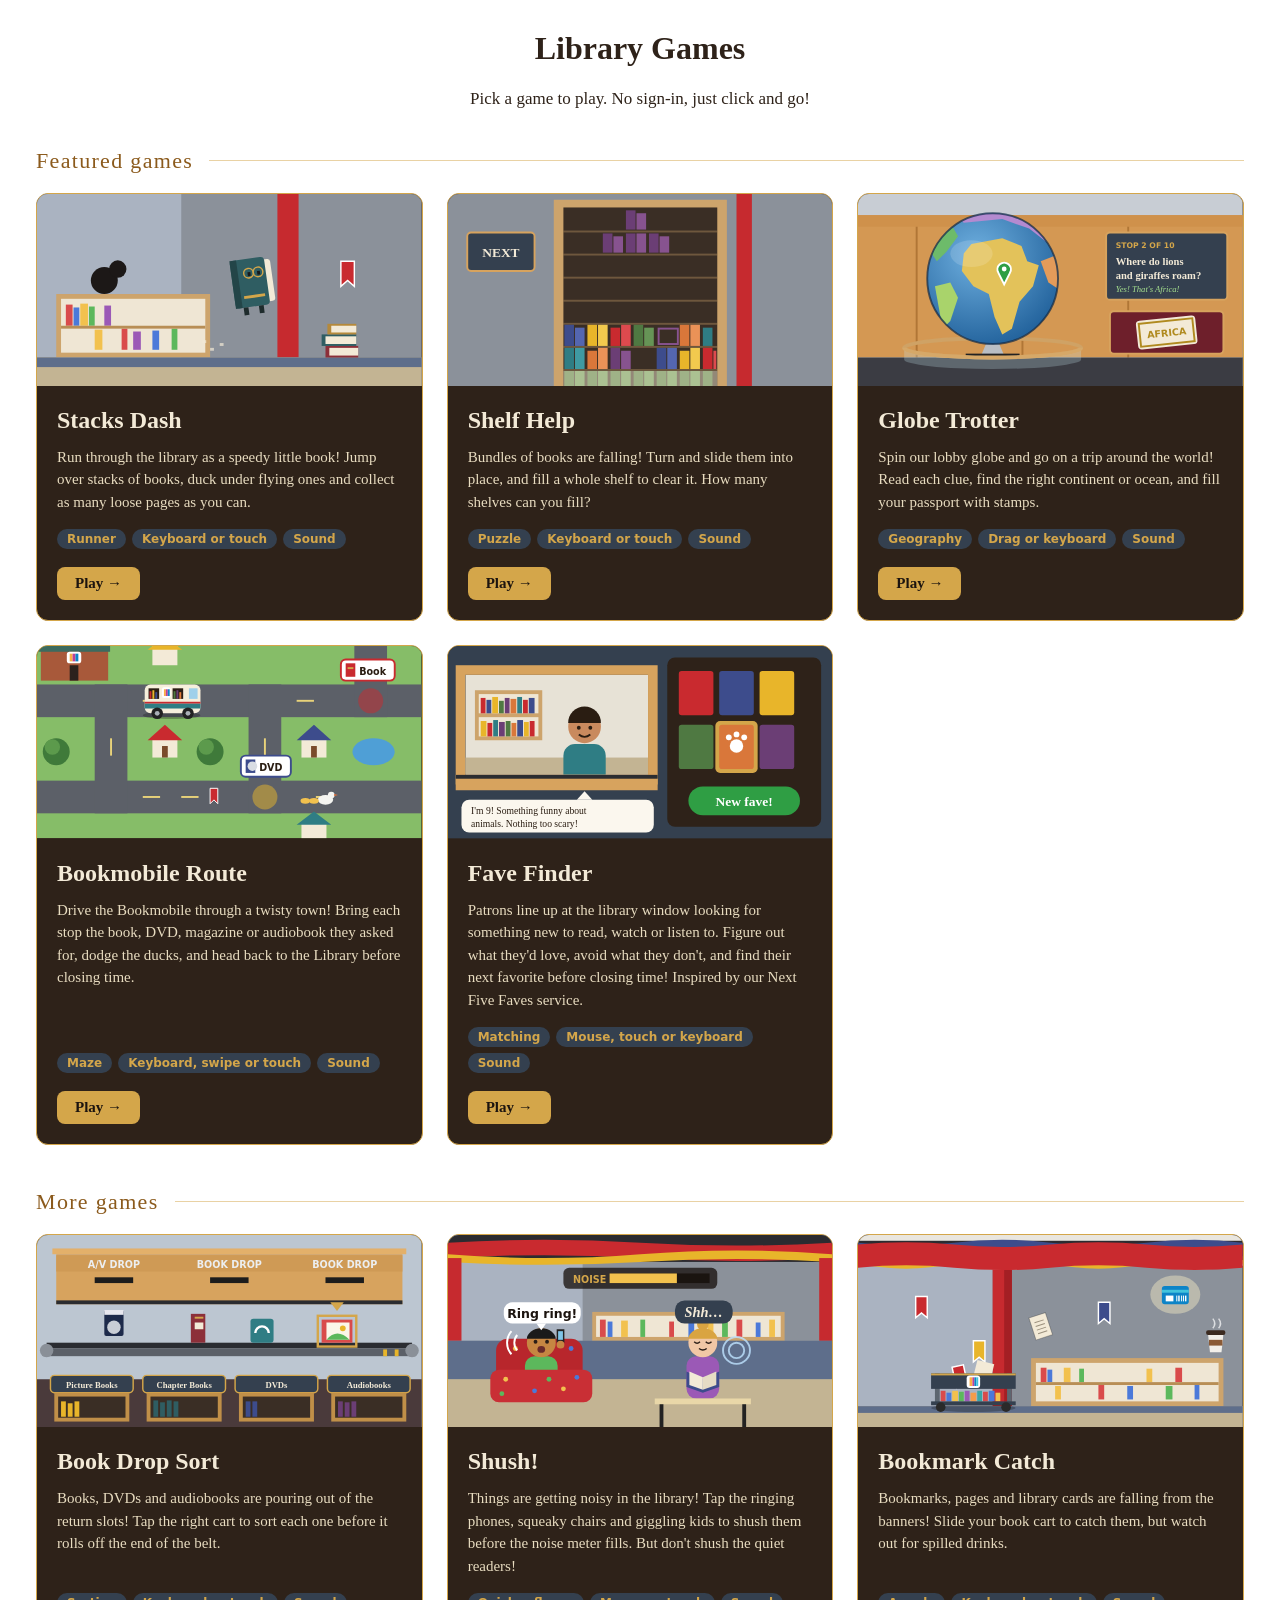
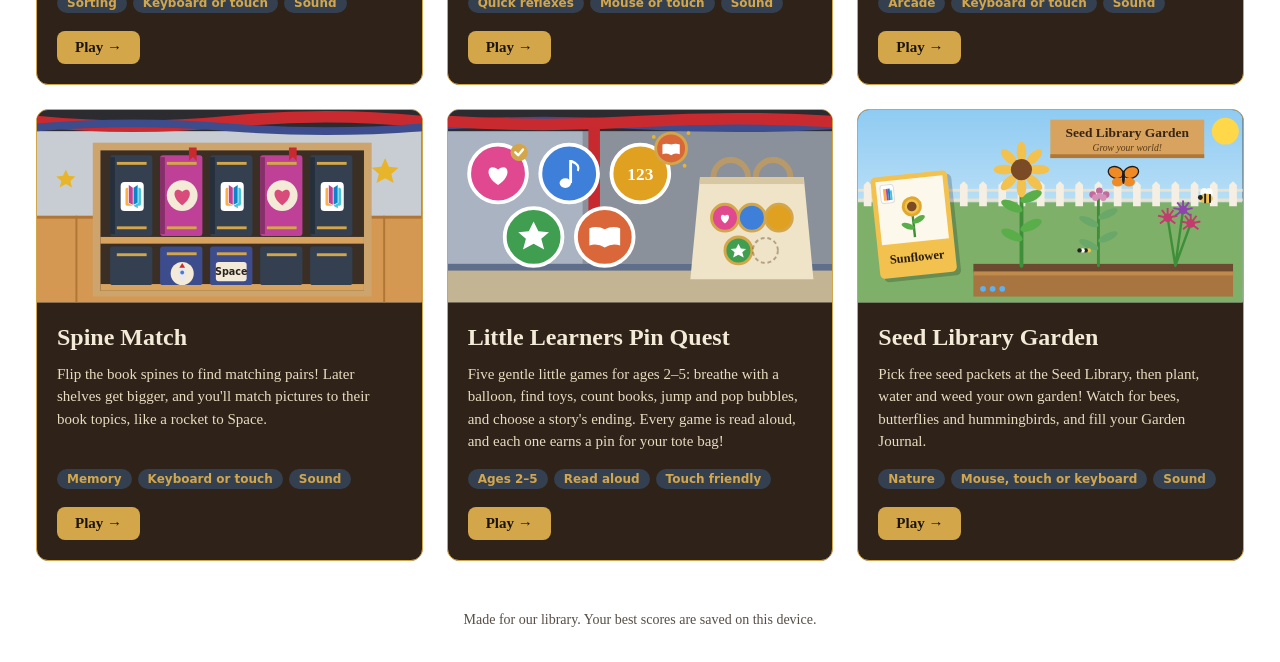
==== commit 3653fe33: "new features" ====
--- a/index.html
+++ b/index.html
@@ -7,17 +7,9 @@
   <link rel="stylesheet" href="index.css" />
 </head>
 <body>
-  <svg class="banners" viewBox="0 0 900 70" preserveAspectRatio="none" aria-hidden="true">
-    <rect width="900" height="70" fill="#2b2b30" />
-    <rect width="900" height="10" fill="#e9e6df" />
-    <path d="M0 42 Q112 30 225 42 T450 42 T675 42 T900 42 V52 Q787 64 675 52 T450 52 T225 52 T0 52 Z" fill="#f1f0ec" />
-    <path d="M0 34 Q112 50 225 34 T450 34 T675 34 T900 34 V46 Q787 30 675 46 T450 46 T225 46 T0 46 Z" fill="#e8b52a" />
-    <path d="M0 14 Q112 24 225 14 T450 14 T675 14 T900 14 V40 Q787 30 675 40 T450 40 T225 40 T0 40 Z" fill="#3d4c8c" />
-    <path d="M0 18 Q112 10 225 18 T450 18 T675 18 T900 18 V54 Q787 62 675 54 T450 54 T225 54 T0 54 Z" fill="#c92a2f" />
-  </svg>
 
   <header>
-    <h1 class="sign">Library Games</h1>
+    <h1>Library Games</h1>
     <p>Pick a game to play. No sign-in, just click and go!</p>
   </header>
 
@@ -63,7 +55,7 @@
         </svg>
         <div class="info">
           <h3>Stacks Dash</h3>
-          <p>Run through the library as a speedy little book! Jump over stacks of books, duck under flying ones and grab bookmarks for bonus pages.</p>
+          <p>Run through the library as a speedy little book! Jump over stacks of books, duck under flying ones and collect as many loose pages as you can.</p>
           <div class="tags"><span>Runner</span><span>Keyboard or touch</span><span>Sound</span></div>
           <span class="play">Play →</span>
         </div>
--- a/index.css
+++ b/index.css
@@ -1,11 +1,14 @@
 :root {
-  --bg: #1c140f;
+  --bg: #ffffff;
+  --ink: #2e2219; /* text on the white page (about 15:1 contrast) */
+  --dark: #1c140f; /* behind the game player */
   --card: #2e2219;
   --navy: #34404f;
   --paper: #f3ead7;
-  --text: #e8dcc0;
+  --text: #e8dcc0; /* text on the dark game cards */
   --gold: #d4a64a;
   --maple: #d7a35e;
+  --maple-dark: #8b5a1c; /* maple dark enough to read on white (about 5.9:1) */
   --red: #c92a2f;
   --blue: #3d4c8c;
   --yellow: #e8b52a;
@@ -14,7 +17,7 @@
 body {
   min-height: 100vh;
   background: var(--bg);
-  color: var(--text);
+  color: var(--ink);
   font-family: Georgia, serif;
   line-height: 1.5;
 }
@@ -54,7 +57,7 @@
   align-items: center;
   gap: 16px;
   margin-bottom: 16px;
-  color: var(--maple);
+  color: var(--maple-dark);
   font-size: 22px;
   font-weight: normal;
   letter-spacing: 0.06em;
@@ -83,7 +86,7 @@
   border: 1px solid var(--gold);
   border-radius: 12px;
   overflow: hidden;
-  color: inherit;
+  color: var(--text); /* light text on the dark card */
   text-decoration: none;
   transition: transform 0.15s ease, box-shadow 0.15s ease;
 }
@@ -129,13 +132,13 @@
   padding: 0;
   border: 1px solid var(--gold);
   border-radius: 14px;
-  background: var(--bg);
+  background: var(--dark);
   color: var(--text);
   overflow: hidden;
   box-shadow: 0 20px 60px rgba(0, 0, 0, 0.6);
 }
 .player[open] { display: flex; flex-direction: column; }
-.player-inner { flex: 1; min-height: 0; display: flex; flex-direction: column; background: var(--bg); }
+.player-inner { flex: 1; min-height: 0; display: flex; flex-direction: column; background: var(--dark); }
 .player::backdrop { background: rgba(10, 7, 5, 0.75); }
 .player-bar {
   display: flex;
@@ -172,7 +175,7 @@
   background: var(--navy);
   outline: none;
 }
-.player iframe { flex: 1; width: 100%; border: 0; background: var(--bg); }
+.player iframe { flex: 1; width: 100%; border: 0; background: var(--dark); }
 .player-inner:fullscreen { width: 100vw; height: 100vh; }
 
 /* Phones: the game takes over the whole screen */
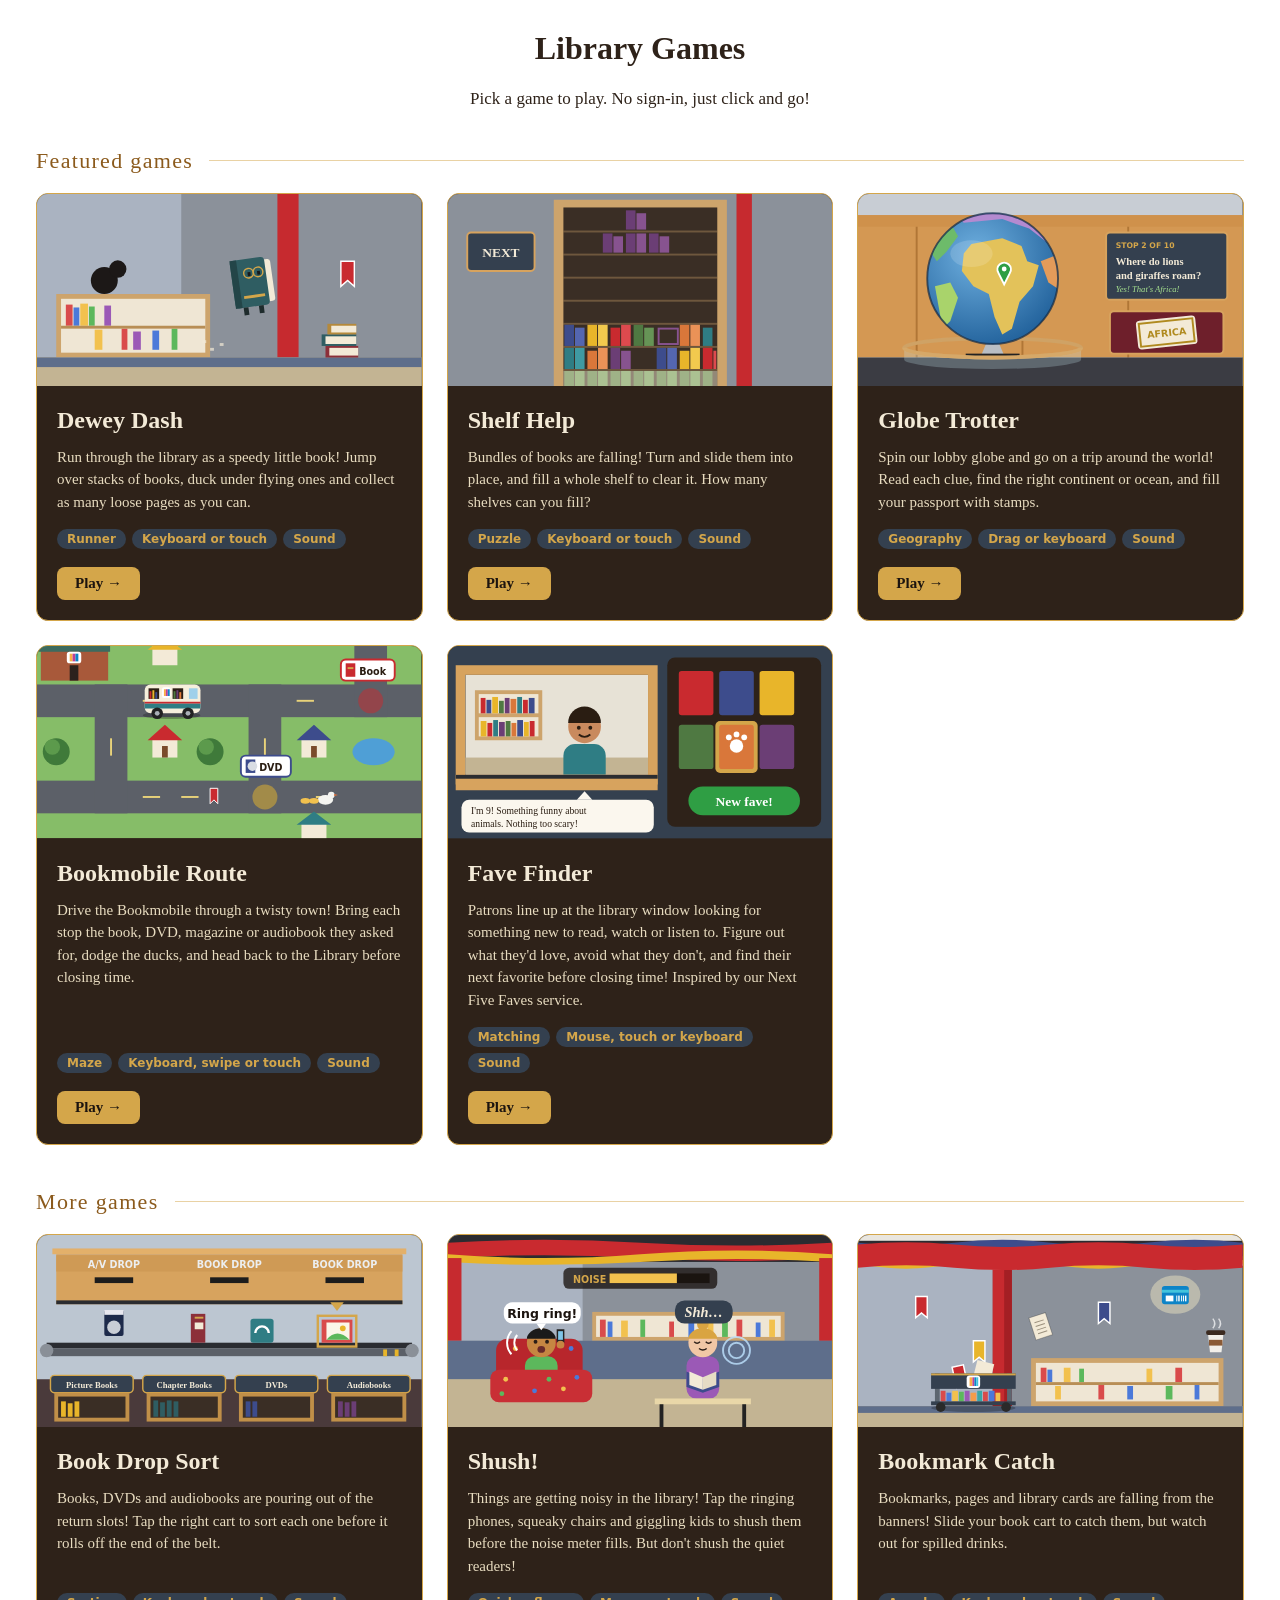
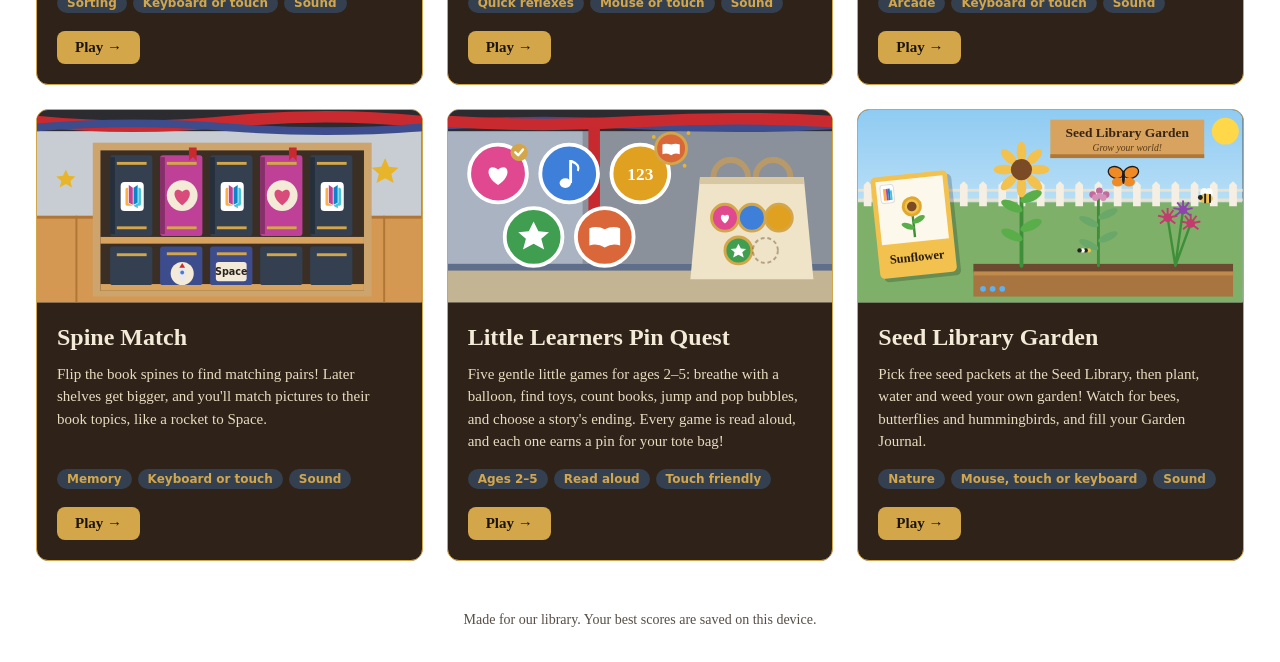
==== commit ab0645f0: "update" ====
--- a/index.html
+++ b/index.html
@@ -17,8 +17,8 @@
     <section class="group" aria-labelledby="featured">
       <h2 class="group-title" id="featured">Featured games</h2>
       <div class="grid">
-      <a class="game" href="game.html?g=runner">
-        <!-- Stacks Dash preview: the book hero leaping over a book stack -->
+      <a class="game" href="game.html?g=deweydash">
+        <!-- Dewey Dash preview: Dewey leaping over a book stack -->
         <svg viewBox="0 0 400 200" role="img" aria-label="A little book character jumping over a stack of books">
           <rect width="400" height="200" fill="#8b919a" />
           <rect width="150" height="170" fill="#aab3c1" />
@@ -54,7 +54,7 @@
           <g fill="#f3ead7" opacity="0.7"><rect x="180" y="160" width="4" height="3" /><rect x="190" y="155" width="4" height="3" /><rect x="172" y="152" width="4" height="3" /></g>
         </svg>
         <div class="info">
-          <h3>Stacks Dash</h3>
+          <h3>Dewey Dash</h3>
           <p>Run through the library as a speedy little book! Jump over stacks of books, duck under flying ones and collect as many loose pages as you can.</p>
           <div class="tags"><span>Runner</span><span>Keyboard or touch</span><span>Sound</span></div>
           <span class="play">Play →</span>
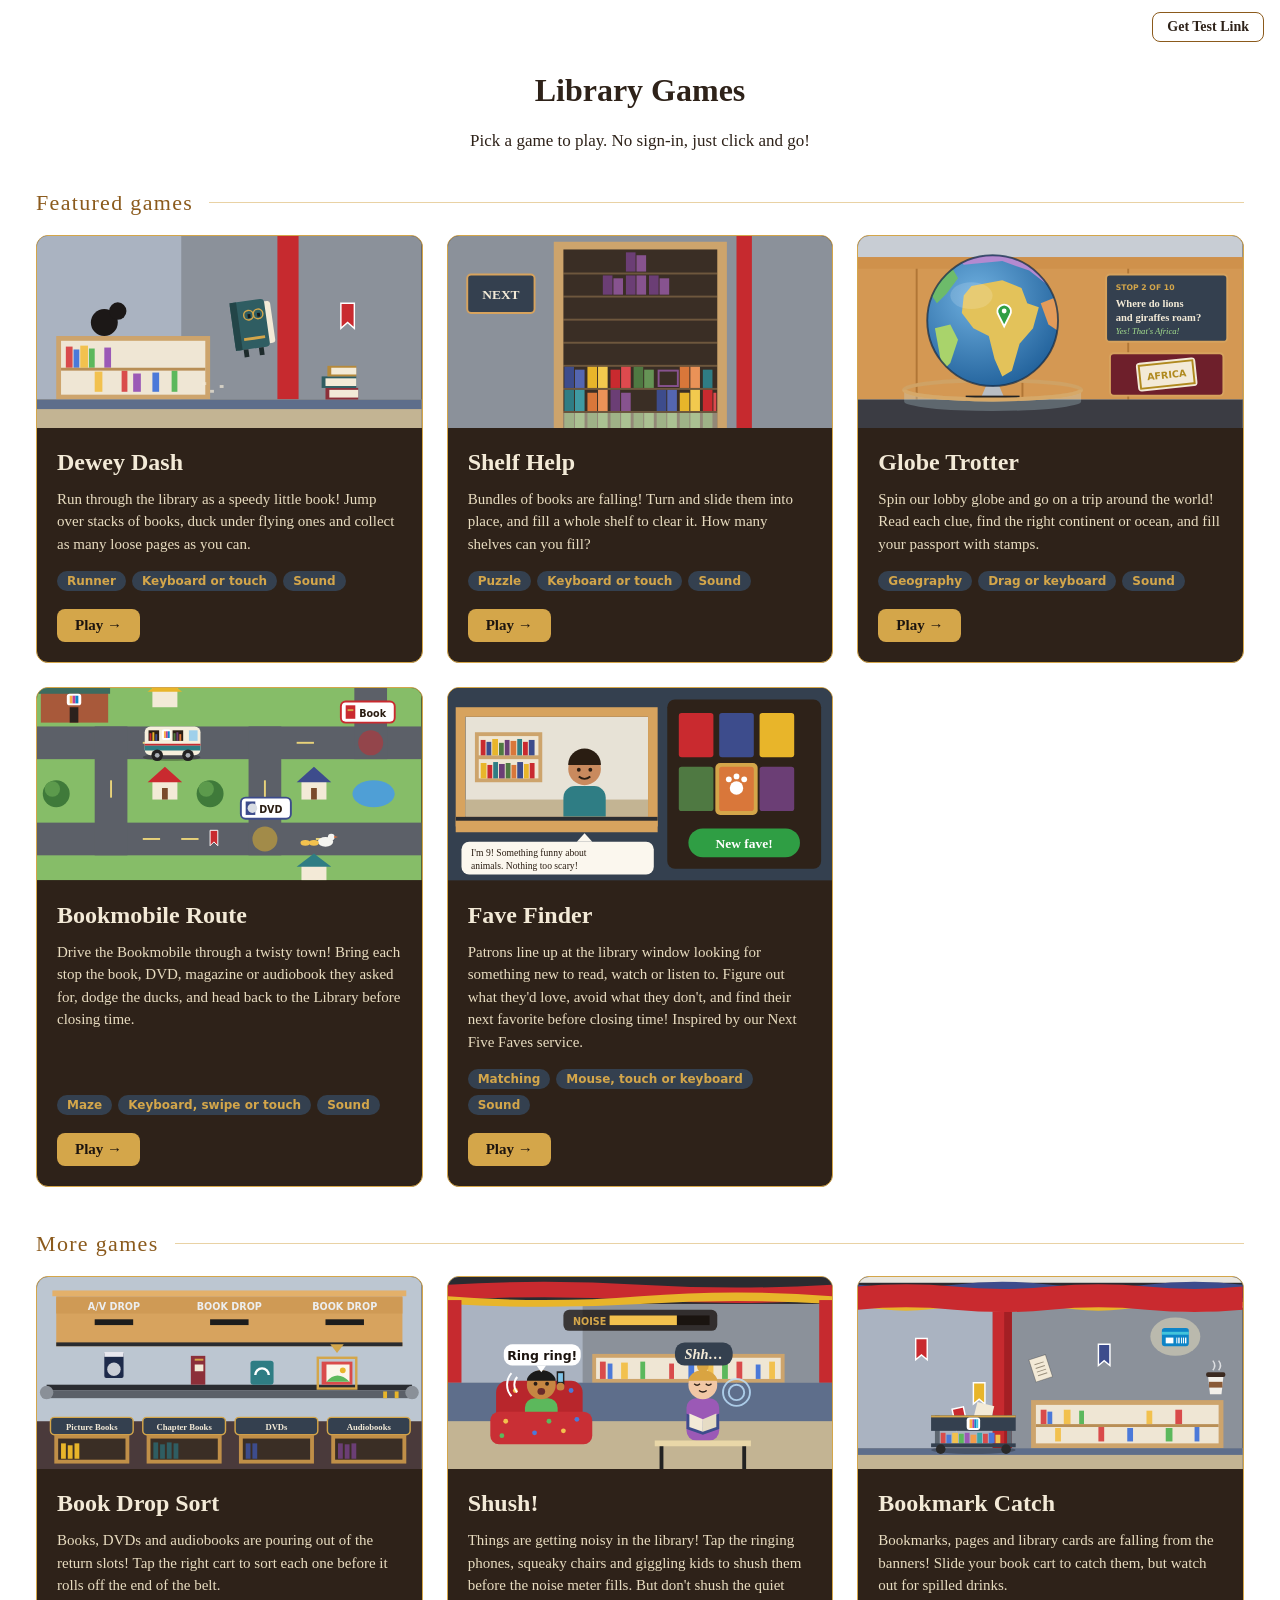
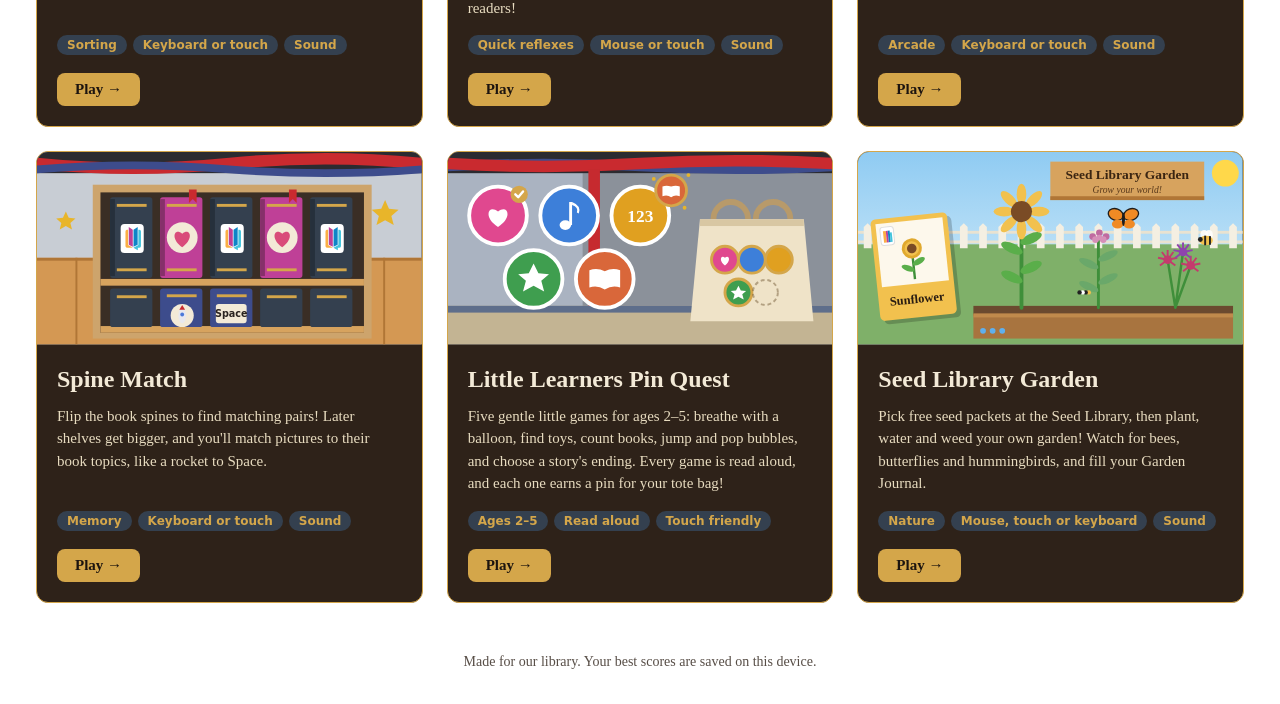
==== commit 0dd9e1f5: "test link" ====
--- a/index.html
+++ b/index.html
@@ -7,6 +7,10 @@
   <link rel="stylesheet" href="index.css" />
 </head>
 <body>
+
+  <div class="topbar">
+    <button type="button" id="test-open" class="test-open">Get Test Link</button>
+  </div>
 
   <header>
     <h1>Library Games</h1>
@@ -756,106 +760,190 @@
 
   <footer>Made for our library. Your best scores are saved on this device.</footer>
 
-  <!-- The game player. Each card still links to its game page, so a game also
-       opens on its own (new tab, middle-click, or if scripts are off). -->
-  <dialog class="player" id="player" aria-labelledby="player-title">
-    <!-- Browsers won't make a <dialog> itself full screen, so this wrapper is what goes full screen. -->
-    <div class="player-inner" id="player-inner">
-      <div class="player-bar">
-        <img src="logo-icon.svg" alt="" />
-        <h2 id="player-title">Game</h2>
-        <button type="button" id="player-fs" aria-label="Full screen" title="Full screen">⛶</button>
-        <a id="player-tab" href="#" target="_blank" rel="noopener" aria-label="Open in a new tab" title="Open in a new tab">↗</a>
-        <button type="button" id="player-close" aria-label="Close game" title="Close (Esc)">✕</button>
+  <!-- Asks for the password before opening a game (see pass.js) -->
+  <dialog id="pass-dialog" class="modal" aria-labelledby="pass-title">
+    <form id="pass-form">
+      <h2 id="pass-title">Enter the password</h2>
+      <p id="pass-game" class="modal-sub"></p>
+      <p id="pass-error" class="pass-error" role="alert" hidden></p>
+      <label for="pass-input">Password</label>
+      <input id="pass-input" type="password" autocomplete="off" required />
+      <div class="pass-buttons">
+        <button type="button" id="pass-cancel" class="pass-cancel">Cancel</button>
+        <button type="submit" class="pass-go">Play →</button>
       </div>
-      <iframe id="player-frame" title="Game" allow="fullscreen; autoplay"></iframe>
-    </div>
+    </form>
   </dialog>
 
+  <!-- "Get Test Link": password, then pick a game, then copy a one-day link (see testlink.js) -->
+  <dialog id="test-dialog" class="modal" aria-labelledby="test-title">
+    <form id="test-pass-step">
+      <h2 id="test-title">Get a test link</h2>
+      <p class="modal-sub">Test links work for one game, today only.</p>
+      <p id="test-error" class="pass-error" role="alert" hidden></p>
+      <label for="test-pass">Password</label>
+      <input id="test-pass" type="password" autocomplete="off" required />
+      <div class="pass-buttons">
+        <button type="button" class="pass-cancel" data-close>Cancel</button>
+        <button type="submit" class="pass-go">Next →</button>
+      </div>
+    </form>
+    <form id="test-game-step" hidden>
+      <h2>Which game is it for?</h2>
+      <label for="test-game">Game</label>
+      <select id="test-game"></select>
+      <div class="pass-buttons">
+        <button type="button" class="pass-cancel" data-close>Cancel</button>
+        <button type="submit" class="pass-go">Make link →</button>
+      </div>
+    </form>
+    <form id="test-link-step" hidden>
+      <h2>Your test link</h2>
+      <p id="test-for" class="modal-sub"></p>
+      <label for="test-link">Link (works until midnight tonight)</label>
+      <input id="test-link" type="text" readonly />
+      <p id="test-copied" class="test-copied" role="status"></p>
+      <div class="pass-buttons">
+        <button type="button" class="pass-cancel" data-close>Done</button>
+        <button type="submit" class="pass-go">Copy link</button>
+      </div>
+    </form>
+  </dialog>
+
+  <script src="pass.js"></script>
+  <script src="testlink.js"></script>
+  <script>
+    // The "Get Test Link" button and its dialog
+    (function () {
+      const dialog = document.getElementById("test-dialog");
+      const passStep = document.getElementById("test-pass-step");
+      const gameStep = document.getElementById("test-game-step");
+      const linkStep = document.getElementById("test-link-step");
+      const passInput = document.getElementById("test-pass");
+      const error = document.getElementById("test-error");
+      const select = document.getElementById("test-game");
+      const linkInput = document.getElementById("test-link");
+      const copied = document.getElementById("test-copied");
+
+      // the game list comes from the cards on this page: ?g= value and title
+      document.querySelectorAll("a.game").forEach((link) => {
+        const opt = document.createElement("option");
+        opt.value = new URL(link.href).searchParams.get("g");
+        opt.textContent = link.querySelector("h3").textContent;
+        select.appendChild(opt);
+      });
+
+      function show(step, focus) {
+        for (const s of [passStep, gameStep, linkStep]) s.hidden = s !== step;
+        focus.focus();
+      }
+
+      document.getElementById("test-open").addEventListener("click", () => {
+        passInput.value = "";
+        error.hidden = true;
+        dialog.showModal();
+        show(passStep, passInput);
+      });
+
+      dialog.querySelectorAll("[data-close]").forEach((b) =>
+        b.addEventListener("click", () => dialog.close()));
+
+      passStep.addEventListener("submit", (e) => {
+        e.preventDefault();
+        if (passInput.value !== GAME_PASS) {
+          error.textContent = "That password wasn't right. Try again.";
+          error.hidden = false;
+          passInput.select();
+          return;
+        }
+        show(gameStep, select);
+      });
+
+      gameStep.addEventListener("submit", (e) => {
+        e.preventDefault();
+        linkInput.value = makeTestLink(select.value);
+        document.getElementById("test-for").textContent =
+          select.options[select.selectedIndex].textContent;
+        copied.textContent = "";
+        show(linkStep, linkInput);
+        linkInput.select();
+      });
+
+      linkStep.addEventListener("submit", async (e) => {
+        e.preventDefault();
+        linkInput.select();
+        let ok = false;
+        try {
+          await navigator.clipboard.writeText(linkInput.value);
+          ok = true;
+        } catch {
+          try { ok = document.execCommand("copy"); } catch {} // older browsers / file://
+        }
+        copied.textContent = ok ? "Copied!" : "Couldn't copy. Select the link and press Ctrl+C.";
+      });
+    })();
+  </script>
   <script>
     (function () {
-      const player = document.getElementById("player");
-      const playerInner = document.getElementById("player-inner");
-      const frame = document.getElementById("player-frame");
-      const title = document.getElementById("player-title");
-      const fsBtn = document.getElementById("player-fs");
-      const tabLink = document.getElementById("player-tab");
-      const closeBtn = document.getElementById("player-close");
-      if (!player.showModal) return; // very old browser: cards just open the game pages
-      let openedFrom = null;
-      let pushedHistory = false;
-
-      if (!document.fullscreenEnabled) fsBtn.hidden = true;
-
-      function openGame(href, name, card) {
-        openedFrom = card;
-        title.textContent = name;
-        frame.title = name;
-        tabLink.href = href;
-        frame.src = href + "&embed=1";
-        player.showModal();
-        // On phones the Back button should close the game, not leave the page.
-        history.pushState({ player: true }, "");
-        pushedHistory = true;
+      const dialog = document.getElementById("pass-dialog");
+      const form = document.getElementById("pass-form");
+      const input = document.getElementById("pass-input");
+      const error = document.getElementById("pass-error");
+      const gameName = document.getElementById("pass-game");
+      let target = null; // the game link that was clicked
+
+      function showError(msg) {
+        error.textContent = msg;
+        error.hidden = !msg;
       }
 
-      // Hand the keyboard to the game.
-      function focusGame() {
-        if (!player.open) return;
-        try {
-          frame.contentWindow.focus();
-        } catch {
-          frame.focus();
-        }
+      function open(link, msg) {
+        target = link;
+        gameName.textContent = link ? link.querySelector("h3").textContent : "";
+        gameName.hidden = !link;
+        input.value = "";
+        showError(msg || "");
+        dialog.showModal();
+        input.focus();
       }
-      frame.addEventListener("load", focusGame);
-
-      function closeGame() {
-        if (player.open) player.close();
+
+      // game.html saves the password for this tab once it's been right
+      // (sessionStorage: cleared when the tab closes)
+      function savedPass() {
+        try { return sessionStorage.getItem("gamePass"); } catch { return null; }
       }
 
-      player.addEventListener("close", () => {
-        if (document.fullscreenElement) document.exitFullscreen().catch(() => {});
-        frame.src = "about:blank"; // stops the game and its sound
-        if (pushedHistory) {
-          pushedHistory = false;
-          history.back();
-        }
-        if (openedFrom) openedFrom.focus();
+      function go(link, pass) {
+        const url = new URL(link.href);
+        url.searchParams.set("pass", pass);
+        location.href = url.href; // game.html checks the password
+      }
+
+      document.querySelectorAll("a.game").forEach((link) => {
+        link.addEventListener("click", (e) => {
+          e.preventDefault();
+          if (savedPass() === GAME_PASS) go(link, GAME_PASS);
+          else open(link);
+        });
       });
 
-      window.addEventListener("popstate", () => {
-        if (player.open) {
-          pushedHistory = false; // Back was already pressed
-          player.close();
-        }
+      form.addEventListener("submit", (e) => {
+        e.preventDefault();
+        if (!target) { dialog.close(); return; }
+        go(target, input.value);
       });
 
-      closeBtn.addEventListener("click", closeGame);
-      // Clicking the dark area around the player closes it too.
-      player.addEventListener("click", (e) => {
-        if (e.target === player) closeGame();
-      });
-
-      fsBtn.addEventListener("click", () => {
-        if (document.fullscreenElement) document.exitFullscreen().catch(() => {});
-        else playerInner.requestFullscreen().catch((err) => console.warn("Full screen failed:", err));
-      });
-      document.addEventListener("fullscreenchange", () => {
-        const on = !!document.fullscreenElement;
-        fsBtn.textContent = on ? "🗗" : "⛶";
-        fsBtn.setAttribute("aria-label", on ? "Exit full screen" : "Full screen");
-        fsBtn.title = on ? "Exit full screen" : "Full screen";
-        focusGame(); // clicking the button took the keyboard away from the game
-      });
-
-      for (const card of document.querySelectorAll("a.game")) {
-        card.addEventListener("click", (e) => {
-          // Let ctrl/cmd/shift/middle-click open the game page normally.
-          if (e.button !== 0 || e.ctrlKey || e.metaKey || e.shiftKey || e.altKey) return;
-          e.preventDefault();
-          openGame(card.getAttribute("href"), card.querySelector("h3").textContent, card);
-        });
+      document.getElementById("pass-cancel").addEventListener("click", () => dialog.close());
+
+      // Sent back here by game.html with a wrong or missing password
+      const params = new URLSearchParams(location.search);
+      if (params.get("error") === "pass") {
+        history.replaceState(null, "", location.pathname); // so a refresh doesn't repeat it
+        const banner = document.createElement("p");
+        banner.className = "pass-error pass-banner";
+        banner.setAttribute("role", "alert");
+        banner.textContent = "That password wasn't right. Pick a game and try again.";
+        document.querySelector("header").appendChild(banner);
       }
     })();
   </script>
--- a/index.css
+++ b/index.css
@@ -1,7 +1,6 @@
 :root {
   --bg: #ffffff;
   --ink: #2e2219; /* text on the white page (about 15:1 contrast) */
-  --dark: #1c140f; /* behind the game player */
   --card: #2e2219;
   --navy: #34404f;
   --paper: #f3ead7;
@@ -120,79 +119,69 @@
 
 footer { text-align: center; padding: 0 16px 32px; font-size: 14px; opacity: 0.8; }
 
-/* ---------- Game player (opens over the page, like games in Google Search) ---------- */
-body:has(dialog[open]) { overflow: hidden; }
-.player {
-  width: min(1180px, 94vw);
-  height: min(820px, 92vh);
-  height: min(820px, 92dvh);
-  max-width: none;
-  max-height: none;
-  margin: auto;
-  padding: 0;
-  border: 1px solid var(--gold);
-  border-radius: 14px;
-  background: var(--dark);
-  color: var(--text);
-  overflow: hidden;
-  box-shadow: 0 20px 60px rgba(0, 0, 0, 0.6);
-}
-.player[open] { display: flex; flex-direction: column; }
-.player-inner { flex: 1; min-height: 0; display: flex; flex-direction: column; background: var(--dark); }
-.player::backdrop { background: rgba(10, 7, 5, 0.75); }
-.player-bar {
-  display: flex;
-  align-items: center;
-  gap: 6px;
-  padding: 6px 8px 6px 16px;
-  background: var(--card);
-  border-bottom: 1px solid var(--gold);
-}
-.player-bar img { width: 18px; height: auto; }
-.player-bar h2 {
-  flex: 1;
-  font-size: 18px;
-  color: var(--paper);
-  white-space: nowrap;
-  overflow: hidden;
-  text-overflow: ellipsis;
-}
-.player-bar button, .player-bar a {
-  display: grid;
-  place-items: center;
-  width: 40px;
-  height: 40px;
-  border: 0;
-  border-radius: 50%;
-  background: transparent;
-  color: var(--paper);
-  font: 20px/1 system-ui, sans-serif;
-  text-decoration: none;
-  cursor: pointer;
-}
-.player-bar button:hover, .player-bar a:hover,
-.player-bar button:focus-visible, .player-bar a:focus-visible {
-  background: var(--navy);
-  outline: none;
-}
-.player iframe { flex: 1; width: 100%; border: 0; background: var(--dark); }
-.player-inner:fullscreen { width: 100vw; height: 100vh; }
-
-/* Phones: the game takes over the whole screen */
-@media (max-width: 620px), (max-height: 500px) {
-  .player {
-    width: 100vw;
-    height: 100vh;
-    height: 100dvh;
-    border: 0;
-    border-radius: 0;
-  }
-  .player-bar { padding: 2px 4px 2px 12px; }
-  .player-bar h2 { font-size: 16px; }
-  #player-fs { display: none; }
-}
-
 @media (prefers-reduced-motion: reduce) {
   .game { transition: none; }
   .game:hover, .game:focus-visible { transform: none; }
 }
+
+/* ---------- Password dialog ---------- */
+.modal {
+  margin: auto;
+  width: min(400px, calc(100% - 32px));
+  border: 1px solid var(--gold);
+  border-radius: 12px;
+  background: var(--card);
+  color: var(--text);
+  padding: 24px;
+  box-shadow: 0 12px 32px rgba(0, 0, 0, 0.5);
+}
+.modal::backdrop { background: rgba(0, 0, 0, 0.6); }
+.modal form { display: flex; flex-direction: column; gap: 10px; }
+.modal h2 { color: var(--paper); font-size: 24px; font-weight: normal; }
+.modal-sub { color: var(--gold); }
+.modal label { font: bold 14px system-ui, sans-serif; }
+.modal input, .modal select {
+  font: 18px system-ui, sans-serif;
+  padding: 8px 12px;
+  border: 1px solid var(--gold);
+  border-radius: 8px;
+  background: var(--paper);
+  color: var(--ink);
+}
+.modal input:focus-visible, .modal select:focus-visible { outline: 3px solid var(--gold); outline-offset: 2px; }
+.pass-buttons { display: flex; justify-content: flex-end; gap: 10px; margin-top: 8px; }
+.pass-buttons button {
+  font: bold 15px Georgia, serif;
+  border-radius: 8px;
+  padding: 8px 18px;
+  cursor: pointer;
+}
+.pass-go { color: #1c140f; background: var(--gold); border: 1px solid var(--gold); }
+.pass-cancel { color: var(--text); background: transparent; border: 1px solid var(--text); }
+.pass-buttons button:focus-visible { outline: 3px solid var(--paper); outline-offset: 2px; }
+
+.pass-error {
+  font: bold 15px system-ui, sans-serif;
+  color: #fff;
+  background: var(--red);
+  border-radius: 8px;
+  padding: 8px 14px;
+}
+.pass-banner { display: inline-block; margin-top: 14px; }
+
+/* ---------- "Get Test Link" ---------- */
+.topbar { display: flex; justify-content: flex-end; padding: 12px 16px 0; }
+.test-open {
+  font: bold 14px Georgia, serif;
+  color: var(--ink);
+  background: transparent;
+  border: 1px solid var(--maple-dark);
+  border-radius: 8px;
+  padding: 6px 14px;
+  cursor: pointer;
+}
+.test-open:hover { background: var(--paper); }
+.test-open:focus-visible { outline: 3px solid var(--gold); outline-offset: 2px; }
+.modal [hidden] { display: none; }
+#test-link { font-size: 14px; }
+.test-copied { min-height: 1.5em; color: var(--gold); font: bold 14px system-ui, sans-serif; }
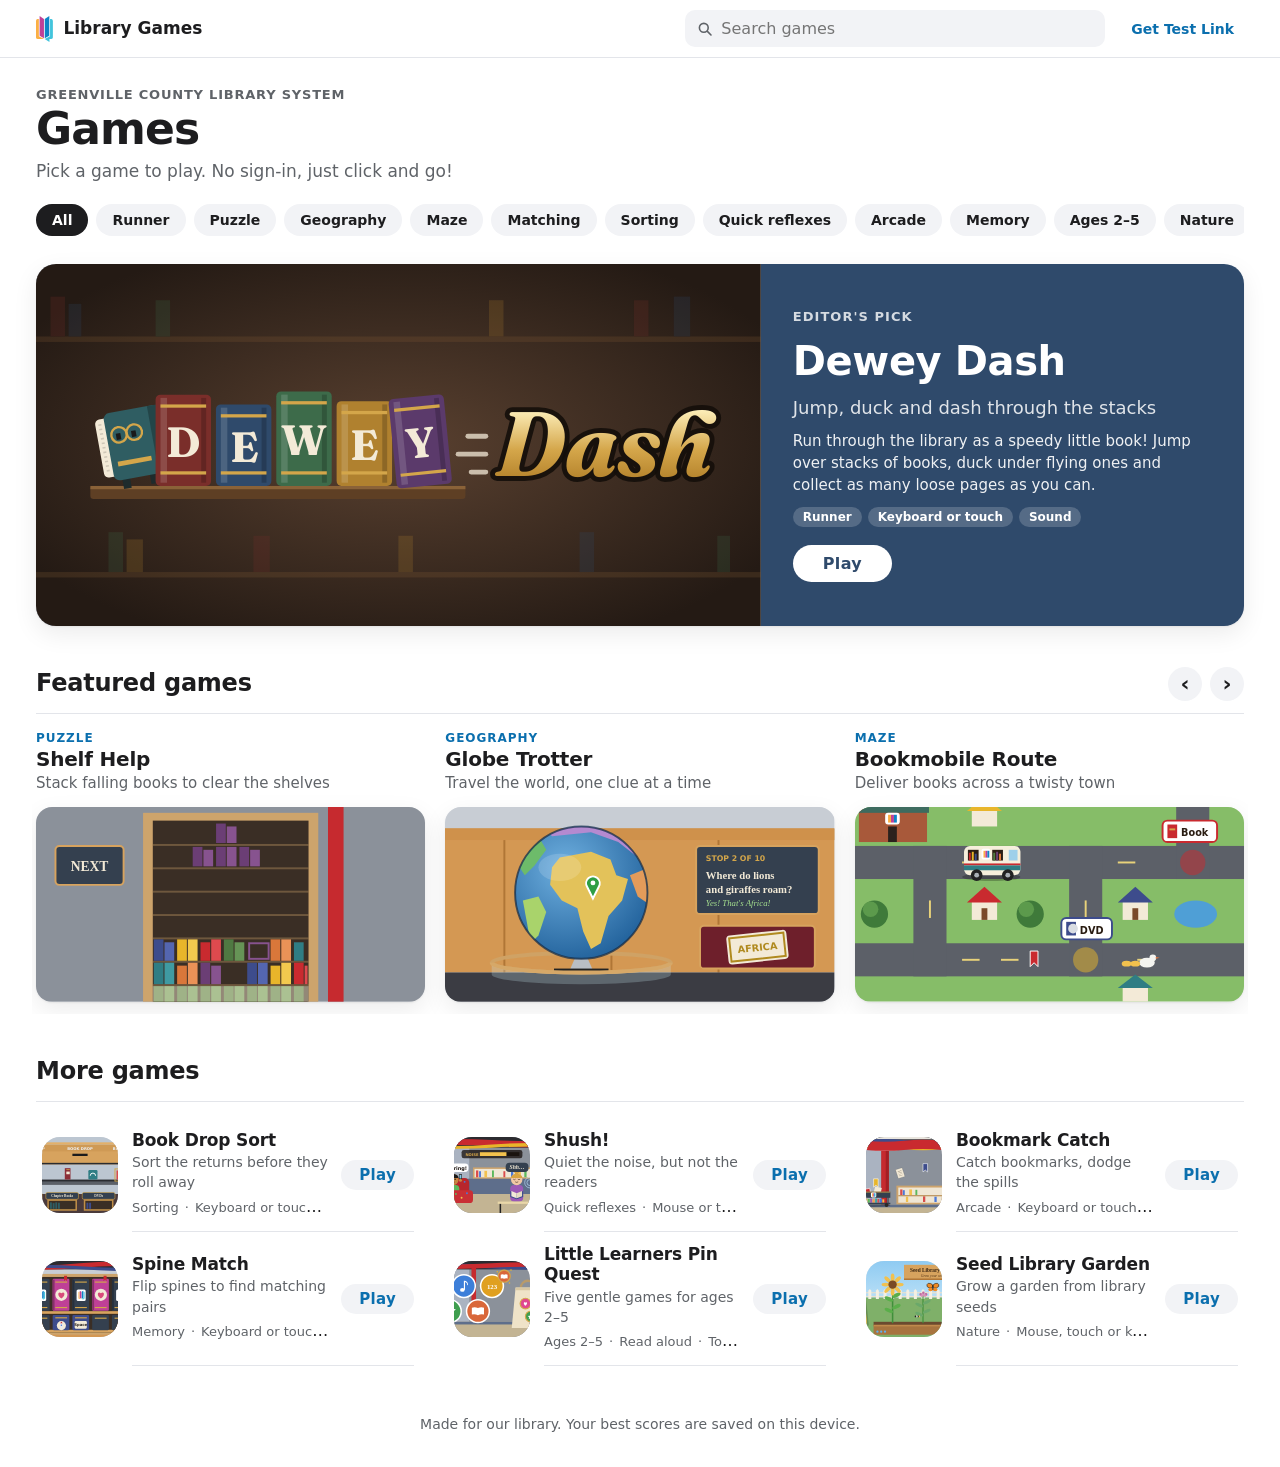
==== commit e3f84d64: "index page update" ====
--- a/index.html
+++ b/index.html
@@ -4,70 +4,105 @@
   <meta charset="UTF-8" />
   <meta name="viewport" content="width=device-width, initial-scale=1.0" />
   <title>Library Games</title>
+  <link rel="icon" href="logo-icon.svg" type="image/svg+xml" />
+  <!-- Fraunces: Dewey Dash's typeface, for its title in the preview -->
+  <link rel="stylesheet" href="https://fonts.googleapis.com/css2?family=Fraunces:ital,opsz,wght@0,9..144,700;1,9..144,700&display=swap" />
   <link rel="stylesheet" href="index.css" />
 </head>
 <body>
 
   <div class="topbar">
-    <button type="button" id="test-open" class="test-open">Get Test Link</button>
+    <div class="topbar-inner">
+      <a class="brand" href="index.html">
+        <img src="logo-icon.svg" alt="" width="20" height="30" />
+        <span>Library Games</span>
+      </a>
+      <label class="search">
+        <span class="visually-hidden">Search games</span>
+        <svg viewBox="0 0 20 20" aria-hidden="true"><circle cx="8.5" cy="8.5" r="5.5" fill="none" stroke="currentColor" stroke-width="2" /><path d="M13 13l4.5 4.5" stroke="currentColor" stroke-width="2" stroke-linecap="round" /></svg>
+        <input type="search" id="search" placeholder="Search games" autocomplete="off" />
+      </label>
+      <button type="button" id="test-open" class="test-open">Get Test Link</button>
+    </div>
   </div>
 
   <header>
-    <h1>Library Games</h1>
-    <p>Pick a game to play. No sign-in, just click and go!</p>
+    <p class="eyebrow">Greenville County Library System</p>
+    <h1>Games</h1>
+    <p class="lede">Pick a game to play. No sign-in, just click and go!</p>
+    <div class="chips" role="group" aria-label="Filter by type of game" id="chips"></div>
   </header>
 
   <main>
-    <section class="group" aria-labelledby="featured">
-      <h2 class="group-title" id="featured">Featured games</h2>
-      <div class="grid">
-      <a class="game" href="game.html?g=deweydash">
-        <!-- Dewey Dash preview: Dewey leaping over a book stack -->
-        <svg viewBox="0 0 400 200" role="img" aria-label="A little book character jumping over a stack of books">
-          <rect width="400" height="200" fill="#8b919a" />
-          <rect width="150" height="170" fill="#aab3c1" />
-          <rect x="250" width="22" height="170" fill="#c62a2f" />
-          <rect x="20" y="104" width="160" height="66" fill="#cda46c" />
-          <rect x="25" y="109" width="150" height="56" fill="#efe6d4" />
-          <g fill="#d94b4b"><rect x="30" y="115" width="7" height="22" /><rect x="88" y="140" width="6" height="22" /></g>
-          <g fill="#4b79d9"><rect x="38" y="118" width="6" height="19" /><rect x="120" y="142" width="7" height="20" /></g>
-          <g fill="#f2c14e"><rect x="45" y="114" width="8" height="23" /><rect x="60" y="141" width="8" height="21" /></g>
-          <g fill="#5cb85c"><rect x="54" y="117" width="6" height="20" /><rect x="140" y="140" width="6" height="22" /></g>
-          <g fill="#9b59b6"><rect x="70" y="116" width="7" height="21" /><rect x="100" y="143" width="8" height="19" /></g>
-          <rect x="25" y="137" width="150" height="3" fill="#b88e55" />
-          <circle cx="70" cy="90" r="14" fill="#1c1817" /><circle cx="84" cy="78" r="9" fill="#1c1817" />
-          <rect y="170" width="400" height="30" fill="#c3b493" />
-          <rect y="170" width="400" height="10" fill="#5e6e8b" />
-          <!-- book stack -->
-          <rect x="300" y="158" width="34" height="12" fill="#8c2f39" /><rect x="304" y="160" width="30" height="8" fill="#f3ead7" />
-          <rect x="296" y="146" width="36" height="12" fill="#2f5d62" /><rect x="300" y="148" width="32" height="8" fill="#f3ead7" />
-          <rect x="302" y="135" width="30" height="11" fill="#b5893b" /><rect x="306" y="137" width="26" height="7" fill="#f3ead7" />
-          <!-- bookmark -->
-          <path d="M316 70 h14 v26 l-7 -6 l-7 6 z" fill="#c92a2f" stroke="#fff" stroke-width="1.5" />
-          <!-- hero mid-jump -->
-          <g transform="translate(200 70) rotate(-8)">
-            <rect x="4" y="3" width="38" height="44" rx="3" fill="#f3ead7" />
-            <rect width="36" height="50" rx="4" fill="#2f5d62" />
-            <rect width="7" height="50" fill="#234548" />
-            <rect x="10" y="38" width="22" height="3" fill="#d4a64a" />
-            <circle cx="18" cy="15" r="5" fill="none" stroke="#d4a64a" stroke-width="1.5" />
-            <circle cx="28" cy="15" r="5" fill="none" stroke="#d4a64a" stroke-width="1.5" />
-            <rect x="17" y="14" width="3" height="4" fill="#1a1a1a" /><rect x="27" y="14" width="3" height="4" fill="#1a1a1a" />
-            <rect x="8" y="50" width="5" height="8" fill="#1e2b2c" /><rect x="24" y="50" width="5" height="8" fill="#1e2b2c" />
-          </g>
-          <g fill="#f3ead7" opacity="0.7"><rect x="180" y="160" width="4" height="3" /><rect x="190" y="155" width="4" height="3" /><rect x="172" y="152" width="4" height="3" /></g>
-        </svg>
+    <section class="group hero" aria-labelledby="pick">
+      <h2 class="visually-hidden" id="pick">Editor's pick</h2>
+      <a class="game" href="game.html?g=deweydash" data-genre="Runner" style="--tint: #2f4a6b">
+        <!-- Dewey Dash preview: the game's title (drawTitle in deweydash.js), with Dewey peeking out from behind the D as on its start screen -->
+        <div class="shot"><svg viewBox="0 0 400 200" preserveAspectRatio="xMidYMid slice" role="img" aria-label="Dewey Dash logo: book spines spelling DEWEY on a shelf with Dewey standing beside them, and Dash in gold">
+        <defs>
+          <radialGradient id="dd-glow" cx="0.5" cy="0.5" r="0.6"><stop offset="0" stop-color="#5a4130"/><stop offset="1" stop-color="#241a14"/></radialGradient>
+          <linearGradient id="dd-dash" gradientUnits="userSpaceOnUse" x1="0" y1="-48" x2="0" y2="4"><stop offset="0" stop-color="#fff2bf"/><stop offset="0.5" stop-color="#d4a64a"/><stop offset="1" stop-color="#a8741f"/></linearGradient>
+          <clipPath id="dd-peek" clipPathUnits="userSpaceOnUse"><rect x="-200" y="-200" width="204" height="210"/></clipPath>
+        </defs>
+        <rect width="400" height="200" fill="url(#dd-glow)"/>
+        <!-- dim stacks behind -->
+        <g opacity="0.22">
+          <rect x="0" y="40" width="400" height="3" fill="#8a6238"/><rect x="0" y="170" width="400" height="3" fill="#8a6238"/>
+          <g fill="#7a2e2a"><rect x="8" y="18" width="8" height="22"/><rect x="120" y="150" width="9" height="20"/><rect x="330" y="20" width="8" height="20"/></g>
+          <g fill="#2f4a6b"><rect x="18" y="22" width="7" height="18"/><rect x="300" y="148" width="8" height="22"/><rect x="352" y="18" width="9" height="22"/></g>
+          <g fill="#3d6b4a"><rect x="40" y="148" width="8" height="22"/><rect x="66" y="20" width="8" height="20"/><rect x="376" y="150" width="7" height="20"/></g>
+          <g fill="#b0812f"><rect x="50" y="152" width="9" height="18"/><rect x="250" y="20" width="8" height="20"/><rect x="200" y="150" width="8" height="20"/></g>
+        </g>
+        <!-- the game's title, as drawTitle draws it (scaled) -->
+        <g transform="translate(66 122.5) scale(0.9)">
+          <rect x="-40" y="0" width="230" height="8" rx="2" fill="#5e3f24"/><rect x="-40" y="0" width="230" height="2" fill="#8a6238"/>
+          <!-- Dewey peeking out from behind the D book, as on the start screen (drawPeek): mirrored to face you, leaning out, the part behind the book hidden -->
+          <g clip-path="url(#dd-peek)">
+            <g transform="translate(-9 0) rotate(-10.3) scale(-0.95 0.95)">
+              <g transform="translate(-20 -50)">
+                <g fill="#1e2b2c"><rect x="8" y="42" width="5" height="8"/><rect x="26" y="42" width="5" height="8"/></g>
+                <rect x="4" y="3" width="38" height="38" rx="3" fill="#f3ead7"/>
+                <g fill="#000" fill-opacity=".15"><rect x="38" y="6" width="2" height="1"/><rect x="38" y="9" width="2" height="1"/><rect x="38" y="12" width="2" height="1"/><rect x="38" y="15" width="2" height="1"/><rect x="38" y="18" width="2" height="1"/><rect x="38" y="21" width="2" height="1"/><rect x="38" y="24" width="2" height="1"/><rect x="38" y="27" width="2" height="1"/><rect x="38" y="30" width="2" height="1"/><rect x="38" y="33" width="2" height="1"/><rect x="38" y="36" width="2" height="1"/></g>
+                <rect x="0" y="0" width="36" height="44" rx="4" fill="#2f5d62"/><rect x="0" y="0" width="7" height="44" fill="#234548"/>
+                <rect x="10" y="32" width="22" height="3" fill="#d4a64a"/>
+                <g fill="#1a1a1a"><rect x="17" y="14" width="3" height="4"/><rect x="27" y="14" width="3" height="4"/></g>
+                <g fill="none" stroke="#d4a64a" stroke-width="1.5"><circle cx="18" cy="15" r="5"/><circle cx="28" cy="15" r="5"/></g>
+              </g>
+            </g>
+          </g>
+          <g font-family="Fraunces, Georgia, serif" font-weight="700" font-size="26" fill="#f3ead7" text-anchor="middle" dominant-baseline="central">
+            <g><rect x="0" y="-56" width="34" height="56" rx="3" fill="#7a2e2a"/><rect x="3" y="-54" width="4" height="52" fill="#fff" fill-opacity=".14"/><rect x="28" y="-54" width="3" height="52" fill="#000" fill-opacity=".2"/><rect x="3" y="-50" width="28" height="2" fill="#d4a64a"/><rect x="3" y="-9" width="28" height="2" fill="#d4a64a"/><text x="17" y="-27">D</text></g>
+            <g><rect x="37" y="-50" width="34" height="50" rx="3" fill="#2f4a6b"/><rect x="40" y="-48" width="4" height="46" fill="#fff" fill-opacity=".14"/><rect x="65" y="-48" width="3" height="46" fill="#000" fill-opacity=".2"/><rect x="40" y="-44" width="28" height="2" fill="#d4a64a"/><rect x="40" y="-9" width="28" height="2" fill="#d4a64a"/><text x="54" y="-24">E</text></g>
+            <g><rect x="74" y="-58" width="34" height="58" rx="3" fill="#3d6b4a"/><rect x="77" y="-56" width="4" height="54" fill="#fff" fill-opacity=".14"/><rect x="102" y="-56" width="3" height="54" fill="#000" fill-opacity=".2"/><rect x="77" y="-52" width="28" height="2" fill="#d4a64a"/><rect x="77" y="-9" width="28" height="2" fill="#d4a64a"/><text x="91" y="-28">W</text></g>
+            <g><rect x="111" y="-52" width="34" height="52" rx="3" fill="#b0812f"/><rect x="114" y="-50" width="4" height="48" fill="#fff" fill-opacity=".14"/><rect x="139" y="-50" width="3" height="48" fill="#000" fill-opacity=".2"/><rect x="114" y="-46" width="28" height="2" fill="#d4a64a"/><rect x="114" y="-9" width="28" height="2" fill="#d4a64a"/><text x="128" y="-25">E</text></g>
+            <g transform="rotate(-5.7 165 0)"><rect x="148" y="-55" width="34" height="55" rx="3" fill="#5b3a6b"/><rect x="151" y="-53" width="4" height="51" fill="#fff" fill-opacity=".14"/><rect x="176" y="-53" width="3" height="51" fill="#000" fill-opacity=".2"/><rect x="151" y="-49" width="28" height="2" fill="#d4a64a"/><rect x="151" y="-9" width="28" height="2" fill="#d4a64a"/><text x="165" y="-26.5">Y</text></g>
+          </g>
+          <g fill="#f3ead7" fill-opacity=".75"><rect x="190" y="-32" width="14" height="3" rx="1.5"/><rect x="184" y="-21" width="20" height="3" rx="1.5"/><rect x="192" y="-10" width="12" height="3" rx="1.5"/></g>
+          <text x="208" y="-6" font-family="Fraunces, Georgia, serif" font-style="italic" font-weight="700" font-size="56" fill="url(#dd-dash)" stroke="#140e0a" stroke-opacity=".9" stroke-width="6" stroke-linejoin="round" paint-order="stroke">Dash</text>
+        </g>
+        </svg></div>
         <div class="info">
           <h3>Dewey Dash</h3>
-          <p>Run through the library as a speedy little book! Jump over stacks of books, duck under flying ones and collect as many loose pages as you can.</p>
+          <p class="sub">Jump, duck and dash through the stacks</p>
+          <p class="desc">Run through the library as a speedy little book! Jump over stacks of books, duck under flying ones and collect as many loose pages as you can.</p>
           <div class="tags"><span>Runner</span><span>Keyboard or touch</span><span>Sound</span></div>
-          <span class="play">Play →</span>
-        </div>
-      </a>
-
-      <a class="game" href="game.html?g=books">
+          <span class="play" aria-hidden="true">Play</span>
+        </div>
+      </a>
+    </section>
+
+    <section class="group featured" aria-labelledby="featured">
+      <div class="group-head">
+        <h2 class="group-title" id="featured">Featured games</h2>
+        <div class="scroll-buttons">
+          <button type="button" class="scroll-btn" data-dir="-1" aria-label="Scroll featured games left">‹</button>
+          <button type="button" class="scroll-btn" data-dir="1" aria-label="Scroll featured games right">›</button>
+        </div>
+      </div>
+      <div class="shelf">
+      <a class="game" href="game.html?g=books" data-genre="Puzzle" style="--tint: #6b3e75">
         <!-- Shelf Help preview: a bookcase filling up with colorful book bundles -->
-        <svg viewBox="0 0 400 200" role="img" aria-label="A bookcase filling up with falling bundles of colorful books">
+        <div class="shot"><svg viewBox="0 0 400 200" preserveAspectRatio="xMidYMid slice" role="img" aria-label="A bookcase filling up with falling bundles of colorful books">
           <rect width="400" height="200" fill="#8b919a" />
           <rect x="110" y="6" width="180" height="194" fill="#cda46c" />
           <rect x="120" y="14" width="160" height="186" fill="#3a2e25" />
@@ -107,18 +142,19 @@
           <rect x="300" width="16" height="200" fill="#c62a2f" />
           <rect x="20" y="40" width="70" height="40" rx="4" fill="#34404f" stroke="#d7a35e" stroke-width="2" />
           <text x="55" y="66" text-anchor="middle" font-family="Georgia, serif" font-weight="bold" font-size="14" fill="#f3ead7">NEXT</text>
-        </svg>
+        </svg></div>
         <div class="info">
           <h3>Shelf Help</h3>
-          <p>Bundles of books are falling! Turn and slide them into place, and fill a whole shelf to clear it. How many shelves can you fill?</p>
+          <p class="sub">Stack falling books to clear the shelves</p>
+          <p class="desc">Bundles of books are falling! Turn and slide them into place, and fill a whole shelf to clear it. How many shelves can you fill?</p>
           <div class="tags"><span>Puzzle</span><span>Keyboard or touch</span><span>Sound</span></div>
-          <span class="play">Play →</span>
-        </div>
-      </a>
-
-      <a class="game" href="game.html?g=globe">
+          <span class="play" aria-hidden="true">Play</span>
+        </div>
+      </a>
+
+      <a class="game" href="game.html?g=globe" data-genre="Geography" style="--tint: #1f5f99">
         <!-- Globe Trotter preview: the lobby globe with a pin, a clue card and a passport stamp -->
-        <svg viewBox="0 0 400 200" role="img" aria-label="The library lobby globe with a map pin on Africa, next to a clue card and a passport stamp">
+        <div class="shot"><svg viewBox="0 0 400 200" preserveAspectRatio="xMidYMid slice" role="img" aria-label="The library lobby globe with a map pin on Africa, next to a clue card and a passport stamp">
           <defs>
             <radialGradient id="gt-sea" cx="0.38" cy="0.32" r="0.75">
               <stop offset="0" stop-color="#6fb0e0" />
@@ -165,18 +201,19 @@
             <rect x="293" y="132" width="56" height="24" fill="none" stroke="#b08a1f" stroke-width="2" />
             <text x="321" y="148" text-anchor="middle" font-family="system-ui, sans-serif" font-weight="bold" font-size="10" fill="#b08a1f">AFRICA</text>
           </g>
-        </svg>
+        </svg></div>
         <div class="info">
           <h3>Globe Trotter</h3>
-          <p>Spin our lobby globe and go on a trip around the world! Read each clue, find the right continent or ocean, and fill your passport with stamps.</p>
+          <p class="sub">Travel the world, one clue at a time</p>
+          <p class="desc">Spin our lobby globe and go on a trip around the world! Read each clue, find the right continent or ocean, and fill your passport with stamps.</p>
           <div class="tags"><span>Geography</span><span>Drag or keyboard</span><span>Sound</span></div>
-          <span class="play">Play →</span>
-        </div>
-      </a>
-
-      <a class="game" href="game.html?g=bookmobile">
+          <span class="play" aria-hidden="true">Play</span>
+        </div>
+      </a>
+
+      <a class="game" href="game.html?g=bookmobile" data-genre="Maze" style="--tint: #c92a2f">
         <!-- Bookmobile Route preview: the Bookmobile driving a town maze toward stops asking for items -->
-        <svg viewBox="0 0 400 200" role="img" aria-label="The Bookmobile driving through a maze of town streets toward stops that want a book and a DVD">
+        <div class="shot"><svg viewBox="0 0 400 200" preserveAspectRatio="xMidYMid slice" role="img" aria-label="The Bookmobile driving through a maze of town streets toward stops that want a book and a DVD">
           <defs>
             <clipPath id="bm-clip"><rect width="400" height="200" /></clipPath>
           </defs>
@@ -242,18 +279,19 @@
             <circle cx="125" cy="70" r="6" fill="#222" /><circle cx="157" cy="70" r="6" fill="#222" />
             <circle cx="125" cy="70" r="2.5" fill="#aab0b6" /><circle cx="157" cy="70" r="2.5" fill="#aab0b6" />
           </g>
-        </svg>
+        </svg></div>
         <div class="info">
           <h3>Bookmobile Route</h3>
-          <p>Drive the Bookmobile through a twisty town! Bring each stop the book, DVD, magazine or audiobook they asked for, dodge the ducks, and head back to the Library before closing time.</p>
+          <p class="sub">Deliver books across a twisty town</p>
+          <p class="desc">Drive the Bookmobile through a twisty town! Bring each stop the book, DVD, magazine or audiobook they asked for, dodge the ducks, and head back to the Library before closing time.</p>
           <div class="tags"><span>Maze</span><span>Keyboard, swipe or touch</span><span>Sound</span></div>
-          <span class="play">Play →</span>
-        </div>
-      </a>
-
-      <a class="game" href="game.html?g=faves">
+          <span class="play" aria-hidden="true">Play</span>
+        </div>
+      </a>
+
+      <a class="game" href="game.html?g=faves" data-genre="Matching" style="--tint: #2f9e44">
         <!-- Fave Finder preview: a patron at the library window with a request, and the pick that becomes a new fave -->
-        <svg viewBox="0 0 400 200" role="img" aria-label="A patron at the library service window asking for a book, next to shelves of covers and a New fave! badge">
+        <div class="shot"><svg viewBox="0 0 400 200" preserveAspectRatio="xMidYMid slice" role="img" aria-label="A patron at the library service window asking for a book, next to shelves of covers and a New fave! badge">
           <defs>
             <clipPath id="ff-win"><rect x="18" y="30" width="190" height="104" /></clipPath>
           </defs>
@@ -295,23 +333,26 @@
           <!-- New fave! badge -->
           <rect x="250" y="146" width="116" height="30" rx="15" fill="#2f9e44" />
           <text x="308" y="166" text-anchor="middle" font-family="Georgia, serif" font-weight="bold" font-size="14" fill="#fff">New fave!</text>
-        </svg>
+        </svg></div>
         <div class="info">
           <h3>Fave Finder</h3>
-          <p>Patrons line up at the library window looking for something new to read, watch or listen to. Figure out what they&#39;d love, avoid what they don&#39;t, and find their next favorite before closing time! Inspired by our Next Five Faves service.</p>
+          <p class="sub">Find every patron&#39;s next favorite</p>
+          <p class="desc">Patrons line up at the library window looking for something new to read, watch or listen to. Figure out what they&#39;d love, avoid what they don&#39;t, and find their next favorite before closing time! Inspired by our Next Five Faves service.</p>
           <div class="tags"><span>Matching</span><span>Mouse, touch or keyboard</span><span>Sound</span></div>
-          <span class="play">Play →</span>
+          <span class="play" aria-hidden="true">Play</span>
         </div>
       </a>
       </div>
     </section>
 
-    <section class="group" aria-labelledby="more">
-      <h2 class="group-title" id="more">More games</h2>
-      <div class="grid">
-      <a class="game" href="game.html?g=sort">
+    <section class="group more" aria-labelledby="more">
+      <div class="group-head">
+        <h2 class="group-title" id="more">More games</h2>
+      </div>
+      <div class="list">
+      <a class="game" href="game.html?g=sort" data-genre="Sorting" style="--tint: #3d4c8c">
         <!-- Book Drop Sort preview: items riding a conveyor from the return cabinet toward labeled carts -->
-        <svg viewBox="0 0 400 200" role="img" aria-label="Returned books and DVDs riding a conveyor belt from the book drop toward labeled book carts">
+        <div class="shot"><svg viewBox="0 0 400 200" preserveAspectRatio="xMidYMid slice" role="img" aria-label="Returned books and DVDs riding a conveyor belt from the book drop toward labeled book carts">
           <rect width="400" height="200" fill="#bcc6d1" />
           <!-- return cabinet -->
           <rect x="16" y="14" width="368" height="6" fill="#e3b06a" />
@@ -370,18 +411,19 @@
             <rect x="306" y="164" width="78" height="30" fill="#c08f48" /><rect x="310" y="168" width="70" height="22" fill="#3a2e25" />
             <g fill="#6b3e75"><rect x="313" y="173" width="5" height="16" /><rect x="320" y="174" width="5" height="15" /><rect x="327" y="173" width="5" height="16" /></g>
           </g>
-        </svg>
+        </svg></div>
         <div class="info">
           <h3>Book Drop Sort</h3>
-          <p>Books, DVDs and audiobooks are pouring out of the return slots! Tap the right cart to sort each one before it rolls off the end of the belt.</p>
+          <p class="sub">Sort the returns before they roll away</p>
+          <p class="desc">Books, DVDs and audiobooks are pouring out of the return slots! Tap the right cart to sort each one before it rolls off the end of the belt.</p>
           <div class="tags"><span>Sorting</span><span>Keyboard or touch</span><span>Sound</span></div>
-          <span class="play">Play →</span>
-        </div>
-      </a>
-
-      <a class="game" href="game.html?g=shush">
+          <span class="play" aria-hidden="true">Play</span>
+        </div>
+      </a>
+
+      <a class="game" href="game.html?g=shush" data-genre="Quick reflexes" style="--tint: #8c2f39">
         <!-- Shush! preview: a patron with a ringing phone, a calm reader, and the noise meter -->
-        <svg viewBox="0 0 400 200" role="img" aria-label="Library patrons in the children's area: one has a ringing phone, another reads quietly after being shushed, under a noise meter">
+        <div class="shot"><svg viewBox="0 0 400 200" preserveAspectRatio="xMidYMid slice" role="img" aria-label="Library patrons in the children's area: one has a ringing phone, another reads quietly after being shushed, under a noise meter">
           <rect width="400" height="200" fill="#8b919a" />
           <rect width="140" height="110" fill="#aab3c1" />
           <rect width="400" height="28" fill="#2b2b30" />
@@ -438,18 +480,19 @@
           <text x="266" y="85" text-anchor="middle" font-family="Georgia, serif" font-style="italic" font-weight="bold" font-size="15" fill="#f3ead7">Shh…</text>
           <!-- tap ripple -->
           <g fill="none" stroke="#bfe3ff" stroke-width="2" opacity="0.8"><circle cx="300" cy="120" r="8" /><circle cx="300" cy="120" r="14" /></g>
-        </svg>
+        </svg></div>
         <div class="info">
           <h3>Shush!</h3>
-          <p>Things are getting noisy in the library! Tap the ringing phones, squeaky chairs and giggling kids to shush them before the noise meter fills. But don&#39;t shush the quiet readers!</p>
+          <p class="sub">Quiet the noise, but not the readers</p>
+          <p class="desc">Things are getting noisy in the library! Tap the ringing phones, squeaky chairs and giggling kids to shush them before the noise meter fills. But don&#39;t shush the quiet readers!</p>
           <div class="tags"><span>Quick reflexes</span><span>Mouse or touch</span><span>Sound</span></div>
-          <span class="play">Play →</span>
-        </div>
-      </a>
-
-      <a class="game" href="game.html?g=catch">
+          <span class="play" aria-hidden="true">Play</span>
+        </div>
+      </a>
+
+      <a class="game" href="game.html?g=catch" data-genre="Arcade" style="--tint: #d9773a">
         <!-- Bookmark Catch preview: items drifting down from the banners into a navy book cart -->
-        <svg viewBox="0 0 400 200" role="img" aria-label="Bookmarks, a page and a library card falling from colorful ceiling banners into a book cart, with a coffee cup to dodge">
+        <div class="shot"><svg viewBox="0 0 400 200" preserveAspectRatio="xMidYMid slice" role="img" aria-label="Bookmarks, a page and a library card falling from colorful ceiling banners into a book cart, with a coffee cup to dodge">
           <rect width="400" height="200" fill="#8b919a" />
           <rect width="140" height="200" fill="#aab3c1" />
           <rect x="140" y="30" width="20" height="148" fill="#c62a2f" />
@@ -509,18 +552,19 @@
           <g fill="#4b79d9"><rect x="136" y="162" width="6" height="11" /></g><g fill="#f2c14e"><rect x="143" y="164" width="5" height="9" /></g>
           <rect x="76" y="173" width="88" height="4" fill="#34404f" />
           <circle cx="86" cy="179" r="5" fill="#2a2a2a" /><circle cx="154" cy="179" r="5" fill="#2a2a2a" />
-        </svg>
+        </svg></div>
         <div class="info">
           <h3>Bookmark Catch</h3>
-          <p>Bookmarks, pages and library cards are falling from the banners! Slide your book cart to catch them, but watch out for spilled drinks.</p>
+          <p class="sub">Catch bookmarks, dodge the spills</p>
+          <p class="desc">Bookmarks, pages and library cards are falling from the banners! Slide your book cart to catch them, but watch out for spilled drinks.</p>
           <div class="tags"><span>Arcade</span><span>Keyboard or touch</span><span>Sound</span></div>
-          <span class="play">Play →</span>
-        </div>
-      </a>
-
-      <a class="game" href="game.html?g=match">
+          <span class="play" aria-hidden="true">Play</span>
+        </div>
+      </a>
+
+      <a class="game" href="game.html?g=match" data-genre="Memory" style="--tint: #2f7d84">
         <!-- Spine Match preview: book spines on a shelf, some face down with the library logo, two matched pairs -->
-        <svg viewBox="0 0 400 200" role="img" aria-label="Book spines on a library shelf, some showing the library logo and some flipped to reveal matching pictures">
+        <div class="shot"><svg viewBox="0 0 400 200" preserveAspectRatio="xMidYMid slice" role="img" aria-label="Book spines on a library shelf, some showing the library logo and some flipped to reveal matching pictures">
           <defs>
             <!-- library logo icon (from logo-icon.svg), 122 x 182 units -->
             <g id="pm-logo">
@@ -594,18 +638,19 @@
             <path d="M362 50 l4 9 10 1 -7.5 6.5 2.5 9.5 -9 -5 -9 5 2.5 -9.5 -7.5 -6.5 10 -1 z" />
             <path d="M30 62 l3 6.5 7 .7 -5.3 4.6 1.7 6.7 -6.4 -3.5 -6.4 3.5 1.7 -6.7 -5.3 -4.6 7 -.7 z" />
           </g>
-        </svg>
+        </svg></div>
         <div class="info">
           <h3>Spine Match</h3>
-          <p>Flip the book spines to find matching pairs! Later shelves get bigger, and you&#39;ll match pictures to their book topics, like a rocket to Space.</p>
+          <p class="sub">Flip spines to find matching pairs</p>
+          <p class="desc">Flip the book spines to find matching pairs! Later shelves get bigger, and you&#39;ll match pictures to their book topics, like a rocket to Space.</p>
           <div class="tags"><span>Memory</span><span>Keyboard or touch</span><span>Sound</span></div>
-          <span class="play">Play →</span>
-        </div>
-      </a>
-
-      <a class="game" href="game.html?g=pinquest">
+          <span class="play" aria-hidden="true">Play</span>
+        </div>
+      </a>
+
+      <a class="game" href="game.html?g=pinquest" data-genre="Ages 2–5" style="--tint: #bf4097">
         <!-- Pin Quest preview: big friendly activity circles and a tote bag collecting pins -->
-        <svg viewBox="0 0 400 200" role="img" aria-label="Colorful activity circles with a heart, a music note, 123, a star and a book, next to a tote bag holding earned pins">
+        <div class="shot"><svg viewBox="0 0 400 200" preserveAspectRatio="xMidYMid slice" role="img" aria-label="Colorful activity circles with a heart, a music note, 123, a star and a book, next to a tote bag holding earned pins">
           <rect width="400" height="200" fill="#8b919a" />
           <rect y="22" width="140" height="138" fill="#aab3c1" />
           <rect width="400" height="22" fill="#2b2b30" />
@@ -654,18 +699,19 @@
           <circle cx="232" cy="40" r="16" fill="#d9673a" stroke="#d4a64a" stroke-width="3" />
           <path d="M232 36 q-5 -2 -9 0 v10 q5 -2 9 1 q4 -3 9 -1 v-10 q-4 -2 -9 0 z" fill="#fff" />
           <g fill="#e8b52a"><circle cx="214" cy="28" r="2" /><circle cx="250" cy="24" r="2" /><circle cx="246" cy="58" r="2" /></g>
-        </svg>
+        </svg></div>
         <div class="info">
           <h3>Little Learners Pin Quest</h3>
-          <p>Five gentle little games for ages 2–5: breathe with a balloon, find toys, count books, jump and pop bubbles, and choose a story&#39;s ending. Every game is read aloud, and each one earns a pin for your tote bag!</p>
+          <p class="sub">Five gentle games for ages 2–5</p>
+          <p class="desc">Five gentle little games for ages 2–5: breathe with a balloon, find toys, count books, jump and pop bubbles, and choose a story&#39;s ending. Every game is read aloud, and each one earns a pin for your tote bag!</p>
           <div class="tags"><span>Ages 2–5</span><span>Read aloud</span><span>Touch friendly</span></div>
-          <span class="play">Play →</span>
-        </div>
-      </a>
-
-      <a class="game" href="game.html?g=garden">
+          <span class="play" aria-hidden="true">Play</span>
+        </div>
+      </a>
+
+      <a class="game" href="game.html?g=garden" data-genre="Nature" style="--tint: #4f7942">
         <!-- Seed Library Garden preview: a seed packet from the Seed Library and a garden bed with a sunflower, milkweed with a monarch, and bee balm with a bee -->
-        <svg viewBox="0 0 400 200" role="img" aria-label="A seed packet from the library's Seed Library next to a garden bed with a sunflower, milkweed with a monarch butterfly, and bee balm with a bumblebee">
+        <div class="shot"><svg viewBox="0 0 400 200" preserveAspectRatio="xMidYMid slice" role="img" aria-label="A seed packet from the library's Seed Library next to a garden bed with a sunflower, milkweed with a monarch butterfly, and bee balm with a bumblebee">
           <defs>
             <linearGradient id="sg-sky" x1="0" y1="0" x2="0" y2="1">
               <stop offset="0" stop-color="#8fcbf2" />
@@ -746,16 +792,19 @@
           <rect x="200" y="46" width="160" height="4" fill="#b07636" />
           <text x="280" y="28" text-anchor="middle" font-family="Georgia, serif" font-weight="bold" font-size="14" fill="#3a2512">Seed Library Garden</text>
           <text x="280" y="43" text-anchor="middle" font-family="Georgia, serif" font-style="italic" font-size="10" fill="#5a3a1c">Grow your world!</text>
-        </svg>
+        </svg></div>
         <div class="info">
           <h3>Seed Library Garden</h3>
-          <p>Pick free seed packets at the Seed Library, then plant, water and weed your own garden! Watch for bees, butterflies and hummingbirds, and fill your Garden Journal.</p>
+          <p class="sub">Grow a garden from library seeds</p>
+          <p class="desc">Pick free seed packets at the Seed Library, then plant, water and weed your own garden! Watch for bees, butterflies and hummingbirds, and fill your Garden Journal.</p>
           <div class="tags"><span>Nature</span><span>Mouse, touch or keyboard</span><span>Sound</span></div>
-          <span class="play">Play →</span>
+          <span class="play" aria-hidden="true">Play</span>
         </div>
       </a>
       </div>
     </section>
+
+    <p class="no-results" id="no-results" role="status" hidden></p>
   </main>
 
   <footer>Made for our library. Your best scores are saved on this device.</footer>
@@ -779,7 +828,7 @@
   <dialog id="test-dialog" class="modal" aria-labelledby="test-title">
     <form id="test-pass-step">
       <h2 id="test-title">Get a test link</h2>
-      <p class="modal-sub">Test links work for one game, today only.</p>
+      <p class="modal-sub">A test link opens one game, for as long as you choose.</p>
       <p id="test-error" class="pass-error" role="alert" hidden></p>
       <label for="test-pass">Password</label>
       <input id="test-pass" type="password" autocomplete="off" required />
@@ -792,6 +841,8 @@
       <h2>Which game is it for?</h2>
       <label for="test-game">Game</label>
       <select id="test-game"></select>
+      <label for="test-expiry">Link stops working after</label>
+      <select id="test-expiry"></select>
       <div class="pass-buttons">
         <button type="button" class="pass-cancel" data-close>Cancel</button>
         <button type="submit" class="pass-go">Make link →</button>
@@ -800,7 +851,7 @@
     <form id="test-link-step" hidden>
       <h2>Your test link</h2>
       <p id="test-for" class="modal-sub"></p>
-      <label for="test-link">Link (works until midnight tonight)</label>
+      <label for="test-link" id="test-link-label">Link</label>
       <input id="test-link" type="text" readonly />
       <p id="test-copied" class="test-copied" role="status"></p>
       <div class="pass-buttons">
@@ -833,6 +884,16 @@
         select.appendChild(opt);
       });
 
+      // how long the link lasts (see TEST_EXPIRY in testlink.js); midnight tonight to begin with
+      const expirySelect = document.getElementById("test-expiry");
+      for (const o of TEST_EXPIRY) {
+        const opt = document.createElement("option");
+        opt.value = o.id;
+        opt.textContent = o.label;
+        opt.selected = o.id === "today";
+        expirySelect.appendChild(opt);
+      }
+
       function show(step, focus) {
         for (const s of [passStep, gameStep, linkStep]) s.hidden = s !== step;
         focus.focus();
@@ -861,7 +922,10 @@
 
       gameStep.addEventListener("submit", (e) => {
         e.preventDefault();
-        linkInput.value = makeTestLink(select.value);
+        const expires = testExpiryTime(expirySelect.value); // (fixed now, from this moment)
+        linkInput.value = makeTestLink(select.value, expires);
+        document.getElementById("test-link-label").textContent =
+          "Link (works until " + formatTestExpiry(expires) + ")";
         document.getElementById("test-for").textContent =
           select.options[select.selectedIndex].textContent;
         copied.textContent = "";
@@ -947,5 +1011,54 @@
       }
     })();
   </script>
+  <script>
+    // Search, type filters and the featured scroller
+    (function () {
+      const games = [...document.querySelectorAll("a.game")];
+      const search = document.getElementById("search");
+      const chips = document.getElementById("chips");
+      const noResults = document.getElementById("no-results");
+      let genre = "All";
+
+      const genres = ["All", ...new Set(games.map((g) => g.dataset.genre))];
+      for (const name of genres) {
+        const b = document.createElement("button");
+        b.type = "button";
+        b.className = "chip";
+        b.textContent = name;
+        b.setAttribute("aria-pressed", String(name === genre));
+        b.addEventListener("click", () => {
+          genre = name;
+          chips.querySelectorAll(".chip").forEach((c) => c.setAttribute("aria-pressed", String(c === b)));
+          update();
+        });
+        chips.appendChild(b);
+      }
+
+      function update() {
+        const q = search.value.trim().toLowerCase();
+        let shown = 0;
+        for (const g of games) {
+          const ok = (genre === "All" || g.dataset.genre === genre) &&
+            (!q || g.textContent.toLowerCase().includes(q));
+          g.hidden = !ok;
+          if (ok) shown++;
+        }
+        document.querySelectorAll("main .group").forEach((s) => {
+          s.hidden = !s.querySelector("a.game:not([hidden])");
+        });
+        noResults.hidden = shown > 0;
+        noResults.textContent = shown ? "" : "No games match that. Try another word, or pick All.";
+      }
+      search.addEventListener("input", update);
+
+      const shelf = document.querySelector(".shelf");
+      document.querySelectorAll(".scroll-btn").forEach((b) =>
+        b.addEventListener("click", () => {
+          const reduce = matchMedia("(prefers-reduced-motion: reduce)").matches;
+          shelf.scrollBy({ left: Number(b.dataset.dir) * shelf.clientWidth * 0.8, behavior: reduce ? "auto" : "smooth" });
+        }));
+    })();
+  </script>
 </body>
 </html>
--- a/index.css
+++ b/index.css
@@ -1,187 +1,340 @@
 :root {
   --bg: #ffffff;
-  --ink: #2e2219; /* text on the white page (about 15:1 contrast) */
-  --card: #2e2219;
-  --navy: #34404f;
+  --surface: #f2f3f6;      /* light panels, chips, the Play pill */
+  --line: #e3e5ea;         /* hairlines between list rows */
+  --ink: #1d1d1f;          /* main text (about 16:1 on white) */
+  --muted: #5f6368;        /* secondary text (about 6:1 on white) */
+  --accent: #0b6fae;       /* library blue, for Play and links (about 5.4:1 on white) */
+  --accent-soft: #e6f1f9;
+  --card: #2e2219;         /* the dark dialogs */
   --paper: #f3ead7;
-  --text: #e8dcc0; /* text on the dark game cards */
+  --text: #e8dcc0;
   --gold: #d4a64a;
-  --maple: #d7a35e;
-  --maple-dark: #8b5a1c; /* maple dark enough to read on white (about 5.9:1) */
   --red: #c92a2f;
-  --blue: #3d4c8c;
-  --yellow: #e8b52a;
+  --radius: 20px;
+  --shadow: 0 1px 2px rgba(0, 0, 0, 0.06), 0 8px 24px rgba(0, 0, 0, 0.08);
+  --font: system-ui, -apple-system, "Segoe UI", Roboto, sans-serif;
 }
 * { box-sizing: border-box; margin: 0; padding: 0; }
 body {
   min-height: 100vh;
   background: var(--bg);
   color: var(--ink);
-  font-family: Georgia, serif;
-  line-height: 1.5;
-}
-
-/* The children's-area ceiling banners */
-.banners { display: block; width: 100%; height: 70px; }
-
+  font-family: var(--font);
+  line-height: 1.45;
+  -webkit-font-smoothing: antialiased;
+}
+.visually-hidden {
+  position: absolute; width: 1px; height: 1px; overflow: hidden;
+  clip: rect(0 0 0 0); white-space: nowrap;
+}
+[hidden] { display: none !important; }
+
+/* ---------- Top bar ---------- */
+.topbar {
+  position: sticky; top: 0; z-index: 10;
+  background: rgba(255, 255, 255, 0.85);
+  backdrop-filter: saturate(180%) blur(16px);
+  -webkit-backdrop-filter: saturate(180%) blur(16px);
+  border-bottom: 1px solid var(--line);
+}
+.topbar-inner {
+  max-width: 1240px; margin: 0 auto;
+  padding: 10px 16px;
+  display: flex; align-items: center; gap: 16px;
+}
+.brand {
+  display: flex; align-items: center; gap: 10px;
+  color: var(--ink); text-decoration: none;
+  font-weight: 700; font-size: 17px; white-space: nowrap;
+}
+.brand img { height: 26px; width: auto; }
+.search {
+  flex: 1; max-width: 420px; margin-left: auto;
+  display: flex; align-items: center; gap: 8px;
+  background: var(--surface);
+  border-radius: 10px;
+  padding: 0 12px;
+  color: var(--muted);
+}
+.search:focus-within { outline: 3px solid var(--accent); outline-offset: 1px; }
+.search svg { width: 16px; height: 16px; flex: none; }
+.search input {
+  flex: 1; min-width: 0;
+  border: 0; background: transparent; outline: none;
+  font: 16px var(--font); color: var(--ink);
+  padding: 9px 0;
+}
+.test-open {
+  font: 600 14px var(--font);
+  color: var(--accent);
+  background: transparent;
+  border: 0;
+  border-radius: 8px;
+  padding: 8px 10px;
+  cursor: pointer;
+  white-space: nowrap;
+}
+.test-open:hover { background: var(--accent-soft); }
+.test-open:focus-visible { outline: 3px solid var(--accent); outline-offset: 2px; }
+@media (max-width: 620px) {
+  .topbar-inner { flex-wrap: wrap; gap: 8px 12px; }
+  .brand { flex: 1; }
+  .search { order: 3; flex-basis: 100%; max-width: none; }
+}
+
+/* ---------- Page header + type chips ---------- */
 header {
-  text-align: center;
-  padding: 24px 16px 8px;
-}
-.sign {
-  display: inline-block;
-  background: var(--maple);
-  border-bottom: 5px solid #b07636;
-  border-radius: 6px;
-  padding: 10px 28px;
-  color: #f4efe6;
-  font-size: clamp(24px, 6vw, 40px);
-  letter-spacing: 0.08em;
-  box-shadow: 0 8px 24px rgba(0, 0, 0, 0.4);
-}
-header p { margin-top: 14px; font-size: 17px; }
-
+  max-width: 1240px; margin: 0 auto;
+  padding: 28px 16px 4px;
+}
+.eyebrow {
+  font-size: 13px; font-weight: 600; letter-spacing: 0.06em; text-transform: uppercase;
+  color: var(--muted);
+}
+h1 { font-size: clamp(34px, 6vw, 44px); font-weight: 800; letter-spacing: -0.02em; line-height: 1.1; }
+.lede { margin-top: 6px; color: var(--muted); font-size: 17px; }
+.chips {
+  display: flex; gap: 8px;
+  margin-top: 20px; padding-bottom: 4px;
+  overflow-x: auto; scrollbar-width: none;
+}
+.chips::-webkit-scrollbar { display: none; }
+.chip {
+  flex: none;
+  font: 600 14px var(--font);
+  color: var(--ink);
+  background: var(--surface);
+  border: 0; border-radius: 999px;
+  padding: 8px 16px;
+  cursor: pointer;
+}
+.chip:hover { background: #e6e8ec; }
+.chip[aria-pressed="true"] { background: var(--ink); color: #fff; }
+.chip:focus-visible { outline: 3px solid var(--accent); outline-offset: 2px; }
+
+/* ---------- Sections ---------- */
 main {
   max-width: 1240px;
   margin: 0 auto;
-  padding: 24px 16px 48px;
-  display: flex;
-  flex-direction: column;
+  padding: 20px 16px 48px;
+  display: flex; flex-direction: column;
   gap: 40px;
 }
-
-/* Each group of games: a heading, then a grid of cards */
-.group-title {
-  display: flex;
-  align-items: center;
-  gap: 16px;
-  margin-bottom: 16px;
-  color: var(--maple-dark);
-  font-size: 22px;
-  font-weight: normal;
-  letter-spacing: 0.06em;
-}
-.group-title::after { /* a thin gold rule out to the right */
-  content: "";
-  flex: 1;
-  height: 1px;
-  background: var(--gold);
-  opacity: 0.5;
-}
-
-.grid {
-  display: grid;
-  grid-template-columns: repeat(3, 1fr);
-  gap: 24px;
-}
-/* fewer columns on smaller screens */
-@media (max-width: 960px) { .grid { grid-template-columns: repeat(2, 1fr); } }
-@media (max-width: 620px) { .grid { grid-template-columns: 1fr; } }
-
+.group-head {
+  display: flex; align-items: center; justify-content: space-between;
+  padding-bottom: 12px; margin-bottom: 16px;
+  border-bottom: 1px solid var(--line);
+}
+.group-title { font-size: 24px; font-weight: 700; letter-spacing: -0.01em; }
+.no-results { color: var(--muted); font-size: 17px; text-align: center; padding: 40px 0; }
+
+/* Every game card shares this markup; each section lays it out differently */
 .game {
-  display: flex;
-  flex-direction: column;
-  background: var(--card);
-  border: 1px solid var(--gold);
-  border-radius: 12px;
-  overflow: hidden;
-  color: var(--text); /* light text on the dark card */
+  display: flex; flex-direction: column;
+  color: var(--ink);
   text-decoration: none;
-  transition: transform 0.15s ease, box-shadow 0.15s ease;
-}
-.game:hover, .game:focus-visible {
-  transform: translateY(-4px);
-  box-shadow: 0 12px 32px rgba(0, 0, 0, 0.5);
-  outline: none;
-}
-.game:focus-visible { border-color: var(--paper); }
-.game svg { display: block; width: 100%; height: auto; }
-.info { padding: 16px 20px 20px; display: flex; flex-direction: column; gap: 8px; flex: 1; }
-.info h3 { color: var(--paper); font-size: 24px; }
-.info p { font-size: 15px; }
-.tags { display: flex; flex-wrap: wrap; gap: 6px; margin-top: auto; padding-top: 8px; }
+  border-radius: var(--radius);
+}
+.game:focus-visible { outline: 3px solid var(--accent); outline-offset: 4px; }
+.shot { overflow: hidden; background: var(--surface); }
+.shot svg { display: block; width: 100%; height: 100%; }
+.info { display: flex; flex-direction: column; gap: 4px; }
+.info h3 { font-size: 20px; font-weight: 700; letter-spacing: -0.01em; line-height: 1.2; }
+.sub { color: var(--muted); font-size: 15px; }
+.desc { font-size: 15px; }
+.tags { display: flex; flex-wrap: wrap; gap: 6px; }
 .tags span {
-  font: bold 12px system-ui, sans-serif;
-  color: var(--gold);
-  background: var(--navy);
+  font: 600 12px var(--font);
+  color: var(--muted);
+  background: var(--surface);
   border-radius: 999px;
   padding: 3px 10px;
 }
 .play {
   align-self: flex-start;
-  margin-top: 10px;
-  font: bold 15px Georgia, serif;
-  color: #1c140f;
-  background: var(--gold);
-  border-radius: 8px;
-  padding: 8px 18px;
-}
-
-footer { text-align: center; padding: 0 16px 32px; font-size: 14px; opacity: 0.8; }
+  font: 700 15px var(--font);
+  letter-spacing: 0.02em;
+  color: var(--accent);
+  background: var(--surface);
+  border-radius: 999px;
+  padding: 6px 22px;
+  transition: background 0.15s ease, color 0.15s ease;
+}
+.game:hover .play, .game:focus-visible .play { background: var(--accent); color: #fff; }
+
+/* ---------- Editor's pick (the big banner) ---------- */
+.hero .game {
+  display: grid;
+  grid-template-columns: 3fr 2fr;
+  overflow: hidden;
+  background: var(--tint);
+  color: #fff;
+  box-shadow: var(--shadow);
+  transition: transform 0.2s ease, box-shadow 0.2s ease;
+}
+.hero .game:hover { transform: translateY(-3px); box-shadow: 0 2px 4px rgba(0,0,0,.08), 0 18px 40px rgba(0,0,0,.16); }
+.hero .shot { aspect-ratio: 2 / 1; }
+.hero .info { padding: 32px; justify-content: center; gap: 10px; }
+.hero .info::before {
+  content: "Editor's pick";
+  font-size: 13px; font-weight: 700; letter-spacing: 0.08em; text-transform: uppercase;
+  color: rgba(255, 255, 255, 0.8);
+}
+.hero .info h3 { font-size: clamp(28px, 4vw, 40px); font-weight: 800; }
+.hero .sub { color: rgba(255, 255, 255, 0.85); font-size: 18px; }
+.hero .desc { color: rgba(255, 255, 255, 0.92); }
+.hero .tags span { color: #fff; background: rgba(255, 255, 255, 0.18); }
+.hero .play { margin-top: 8px; color: var(--tint); background: #fff; padding: 9px 30px; font-size: 16px; }
+.hero .game:hover .play, .hero .game:focus-visible .play { background: #fff; color: var(--tint); }
+@media (max-width: 860px) {
+  .hero .game { grid-template-columns: 1fr; }
+  .hero .info { padding: 20px 20px 24px; }
+}
+
+/* ---------- Featured: a sideways-scrolling shelf ---------- */
+.scroll-buttons { display: flex; gap: 8px; }
+.scroll-btn {
+  width: 34px; height: 34px;
+  border: 0; border-radius: 50%;
+  background: var(--surface); color: var(--ink);
+  font: 600 22px/1 var(--font);
+  cursor: pointer;
+}
+.scroll-btn:hover { background: #e6e8ec; }
+.scroll-btn:focus-visible { outline: 3px solid var(--accent); outline-offset: 2px; }
+@media (hover: none) { .scroll-buttons { display: none; } }
+
+.shelf {
+  display: grid;
+  grid-auto-flow: column;
+  grid-auto-columns: calc((100% - 2 * 20px) / 3);
+  gap: 20px;
+  overflow-x: auto;
+  scroll-snap-type: x mandatory;
+  scroll-padding: 0 4px;
+  padding: 4px 4px 12px; margin: -4px -4px 0;
+  scrollbar-width: thin;
+}
+@media (max-width: 960px) { .shelf { grid-auto-columns: calc((100% - 20px) / 2); } }
+@media (max-width: 620px) { .shelf { grid-auto-columns: 85%; } }
+.shelf .game { scroll-snap-align: start; }
+.shelf .info { order: -1; gap: 2px; margin-bottom: 12px; }
+.shelf .game::before {
+  order: -2;
+  content: attr(data-genre);
+  font-size: 12px; font-weight: 700; letter-spacing: 0.08em; text-transform: uppercase;
+  color: var(--accent);
+}
+.shelf .shot {
+  aspect-ratio: 2 / 1;
+  border-radius: 16px;
+  box-shadow: var(--shadow);
+  transition: transform 0.2s ease;
+}
+.shelf .game:hover .shot { transform: translateY(-3px); }
+.shelf .desc, .shelf .tags { display: none; }
+.shelf .play { display: none; }
+
+/* ---------- More games: app rows with a square icon ---------- */
+.list {
+  display: grid;
+  grid-template-columns: repeat(3, 1fr);
+  column-gap: 28px;
+}
+@media (max-width: 960px) { .list { grid-template-columns: repeat(2, 1fr); } }
+@media (max-width: 620px) { .list { grid-template-columns: 1fr; } }
+.list .game {
+  display: grid;
+  grid-template-columns: 76px 1fr;
+  align-items: center;
+  gap: 14px;
+  padding: 12px 6px;
+  border-radius: 14px;
+  position: relative;
+}
+.list .game::after { /* hairline between rows, starting after the icon */
+  content: ""; position: absolute;
+  left: 96px; right: 6px; bottom: 0;
+  border-bottom: 1px solid var(--line);
+}
+.list .game:hover { background: var(--surface); }
+.list .shot {
+  width: 76px; height: 76px;
+  border-radius: 18px;
+  box-shadow: inset 0 0 0 1px rgba(0, 0, 0, 0.06);
+}
+.list .info {
+  min-width: 0;
+  display: grid;
+  grid-template-columns: minmax(0, 1fr) auto;
+  column-gap: 12px; row-gap: 2px;
+  align-items: center;
+}
+.list .info > * { grid-column: 1; }
+.list .info h3 { font-size: 17px; font-weight: 600; }
+.list .sub { font-size: 14px; }
+.list .desc { display: none; }
+.list .tags { display: block; white-space: nowrap; overflow: hidden; text-overflow: ellipsis; }
+.list .tags span { display: inline; }
+.list .tags span { background: none; padding: 0; font-weight: 500; font-size: 13px; }
+.list .tags span + span::before { content: "·"; margin: 0 6px; }
+.list .play { grid-column: 2; grid-row: 1 / span 4; align-self: center; padding: 6px 18px; }
+.list .game:hover .play { background: var(--accent); color: #fff; }
+
+footer { text-align: center; padding: 0 16px 32px; font-size: 14px; color: var(--muted); }
 
 @media (prefers-reduced-motion: reduce) {
-  .game { transition: none; }
-  .game:hover, .game:focus-visible { transform: none; }
+  .game, .game *, .shot { transition: none !important; }
+  .hero .game:hover, .shelf .game:hover .shot { transform: none; }
 }
 
 /* ---------- Password dialog ---------- */
 .modal {
   margin: auto;
   width: min(400px, calc(100% - 32px));
-  border: 1px solid var(--gold);
-  border-radius: 12px;
-  background: var(--card);
-  color: var(--text);
+  border: 0;
+  border-radius: var(--radius);
+  background: #fff;
+  color: var(--ink);
   padding: 24px;
-  box-shadow: 0 12px 32px rgba(0, 0, 0, 0.5);
-}
-.modal::backdrop { background: rgba(0, 0, 0, 0.6); }
+  box-shadow: 0 24px 60px rgba(0, 0, 0, 0.3);
+  font-family: var(--font);
+}
+.modal::backdrop { background: rgba(0, 0, 0, 0.45); backdrop-filter: blur(4px); }
 .modal form { display: flex; flex-direction: column; gap: 10px; }
-.modal h2 { color: var(--paper); font-size: 24px; font-weight: normal; }
-.modal-sub { color: var(--gold); }
-.modal label { font: bold 14px system-ui, sans-serif; }
+.modal h2 { font-size: 22px; font-weight: 700; }
+.modal-sub { color: var(--muted); }
+.modal label { font: 600 14px var(--font); }
 .modal input, .modal select {
-  font: 18px system-ui, sans-serif;
-  padding: 8px 12px;
-  border: 1px solid var(--gold);
-  border-radius: 8px;
-  background: var(--paper);
-  color: var(--ink);
-}
-.modal input:focus-visible, .modal select:focus-visible { outline: 3px solid var(--gold); outline-offset: 2px; }
+  font: 17px var(--font);
+  padding: 10px 12px;
+  border: 1px solid var(--line);
+  border-radius: 10px;
+  background: var(--surface);
+  color: var(--ink);
+}
+.modal input:focus-visible, .modal select:focus-visible { outline: 3px solid var(--accent); outline-offset: 1px; }
 .pass-buttons { display: flex; justify-content: flex-end; gap: 10px; margin-top: 8px; }
 .pass-buttons button {
-  font: bold 15px Georgia, serif;
-  border-radius: 8px;
-  padding: 8px 18px;
+  font: 700 15px var(--font);
+  border-radius: 999px;
+  padding: 9px 20px;
   cursor: pointer;
 }
-.pass-go { color: #1c140f; background: var(--gold); border: 1px solid var(--gold); }
-.pass-cancel { color: var(--text); background: transparent; border: 1px solid var(--text); }
-.pass-buttons button:focus-visible { outline: 3px solid var(--paper); outline-offset: 2px; }
+.pass-go { color: #fff; background: var(--accent); border: 1px solid var(--accent); }
+.pass-cancel { color: var(--accent); background: var(--surface); border: 1px solid var(--surface); }
+.pass-buttons button:focus-visible { outline: 3px solid var(--accent); outline-offset: 2px; }
 
 .pass-error {
-  font: bold 15px system-ui, sans-serif;
+  font: 600 15px var(--font);
   color: #fff;
   background: var(--red);
-  border-radius: 8px;
+  border-radius: 10px;
   padding: 8px 14px;
 }
 .pass-banner { display: inline-block; margin-top: 14px; }
 
 /* ---------- "Get Test Link" ---------- */
-.topbar { display: flex; justify-content: flex-end; padding: 12px 16px 0; }
-.test-open {
-  font: bold 14px Georgia, serif;
-  color: var(--ink);
-  background: transparent;
-  border: 1px solid var(--maple-dark);
-  border-radius: 8px;
-  padding: 6px 14px;
-  cursor: pointer;
-}
-.test-open:hover { background: var(--paper); }
-.test-open:focus-visible { outline: 3px solid var(--gold); outline-offset: 2px; }
-.modal [hidden] { display: none; }
 #test-link { font-size: 14px; }
-.test-copied { min-height: 1.5em; color: var(--gold); font: bold 14px system-ui, sans-serif; }
+.test-copied { min-height: 1.5em; color: #1b7a3a; font: 600 14px var(--font); }
